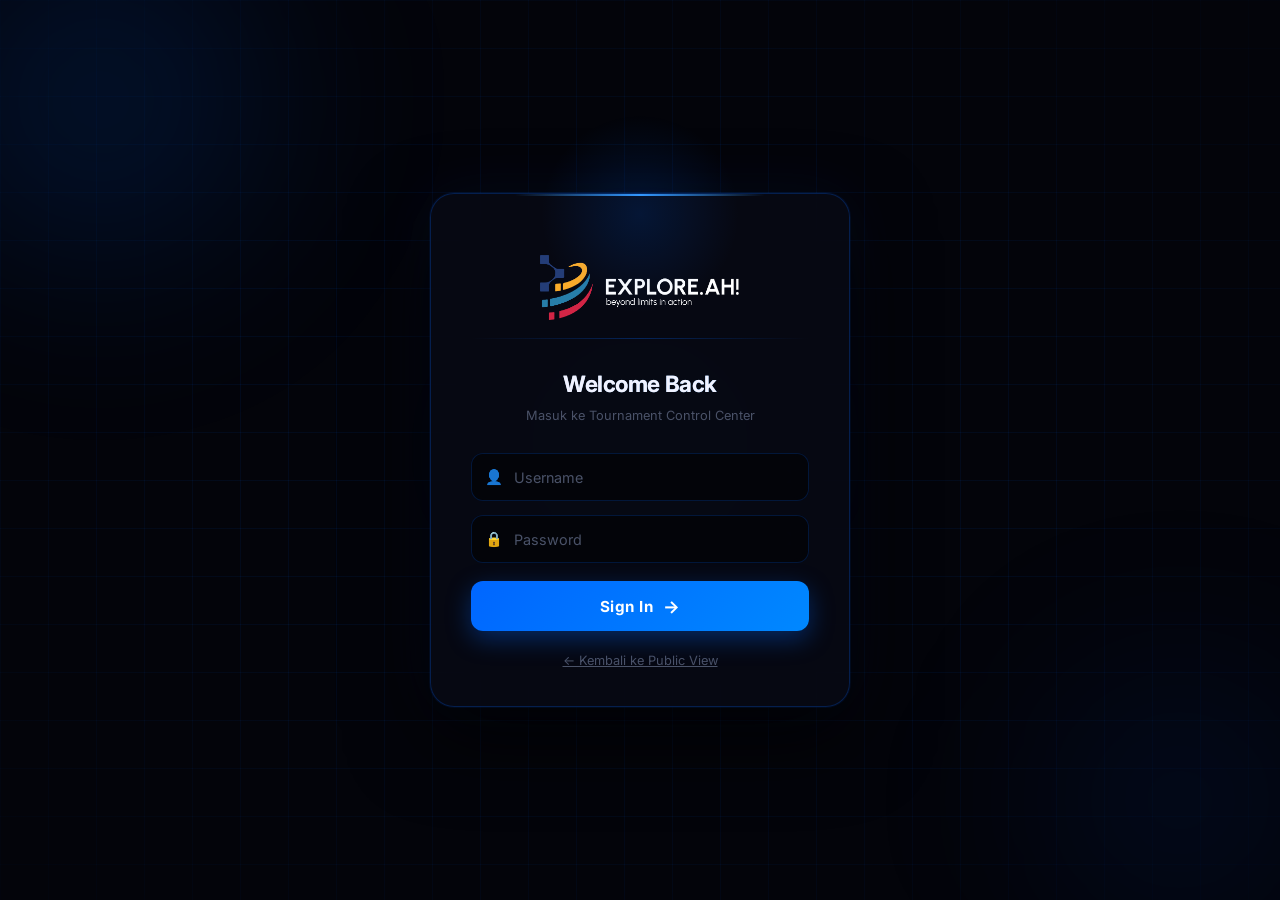
==== admin.html @ adcab6c5 "btn import export" ====
<!doctype html>
<html lang="id">
  <head>
    <meta charset="UTF-8" />
    <meta name="viewport" content="width=device-width, initial-scale=1.0" />
    <title>EXPLORA Admin Dashboard</title>
    <link rel="stylesheet" href="./css/style.css" />
    <link rel="stylesheet" href="./css/admin.css" />
    <!-- SheetJS untuk baca file Excel -->
    <script src="https://cdnjs.cloudflare.com/ajax/libs/xlsx/0.18.5/xlsx.full.min.js"></script>
  </head>
  <body class="admin-body">
    <!-- ===== LOGIN OVERLAY ===== -->
    <div id="loginOverlay" class="login-overlay">
      <div class="login-bg-grid"></div>
      <div class="login-orb login-orb-1"></div>
      <div class="login-orb login-orb-2"></div>
      <div class="login-orb login-orb-3"></div>
      <div class="login-card">
        <div class="login-card-glow"></div>
        <div class="login-logo">
          <img
            src="./assets/img/Logo.png"
            alt="EXPLORA Logo"
            class="login-logo-img"
            id="loginLogoImg"
            onerror="
              this.style.display = 'none';
              document.getElementById('loginLogoFallback').style.display =
                'grid';
            "
          />
          <div class="login-logo-icon" id="loginLogoFallback">⚔</div>
        </div>
        <div class="login-divider"></div>
        <h2 class="login-title">Welcome Back</h2>
        <p class="login-desc">Masuk ke Tournament Control Center</p>
        <form id="loginForm" class="login-form">
          <div class="login-field">
            <span class="login-field-icon">👤</span>
            <input
              type="text"
              id="loginUser"
              placeholder="Username"
              class="input login-input"
              required
            />
          </div>
          <div class="login-field">
            <span class="login-field-icon">🔒</span>
            <input
              type="password"
              id="loginPass"
              placeholder="Password"
              class="input login-input"
              required
            />
          </div>
          <button type="submit" class="btn btn-primary login-btn">
            <span>Sign In</span>
            <span class="login-btn-arrow">→</span>
          </button>
        </form>
        <a href="index.html" class="login-back">← Kembali ke Public View</a>
      </div>
    </div>

    <!-- ===== ADMIN LAYOUT ===== -->
    <div class="admin-shell hidden" id="adminShell">
      <aside class="sidebar" id="sidebar">
        <div class="sidebar-head">
          <img
            src="assets/img/Logo.png"
            alt="Logo"
            class="sidebar-logo-img"
            id="sidebarLogoImg"
            onerror="
              this.style.display = 'none';
              document.getElementById('sidebarLogoFallback').style.display =
                'grid';
            "
          />
        </div>
        <button
          class="sidebar-close-btn"
          id="sidebarCloseBtn"
          aria-label="Tutup sidebar"
        >
          ✕
        </button>
        <nav class="sidebar-nav">
          <a class="side-link active" data-tab="dashboard">📊 Dashboard</a>
          <a class="side-link" data-tab="teams">👥 Kelola Tim</a>
          <a class="side-link" data-tab="schedule">📅 Jadwal Grup</a>
          <a class="side-link" data-tab="results">⚽ Input Hasil</a>
          <a class="side-link" data-tab="standings">📈 Klasemen Grup</a>
          <a class="side-link" data-tab="playoff">🏆 Playoff</a>
          <a class="side-link" data-tab="timeline">🗓️ Timeline</a>
          <a class="side-link" data-tab="settings">⚙️ Pengaturan</a>
        </nav>
        <div class="sidebar-foot">
          <a href="index.html" class="btn btn-ghost block">Public View</a>
          <button id="logoutBtn" class="btn btn-danger block mt-sm">
            Logout
          </button>
        </div>
      </aside>

      <main class="admin-main">
        <header class="admin-top">
          <button class="hamburger admin-hamb" id="adminHamb">
            <span></span><span></span><span></span>
          </button>
          <h1 id="tabTitle">Dashboard</h1>
          <!-- Export tetap di top-actions, Import sudah dipindah ke tab Teams -->
          <div class="top-actions"></div>
        </header>

        <!-- Dashboard -->
        <section class="tab" data-tab="dashboard">
          <div class="row-between" style="margin-bottom:16px;">
            <div></div>
            <div class="export-dropdown">
              <div class="export-btn-group">
                <button class="btn btn-primary" id="exportWordBtn">📄 Export</button>
                <button class="btn btn-primary dropdown-toggle" id="exportDropdownToggle">▼</button>
              </div>
              <div class="dropdown-menu hidden" id="exportDropdownMenu">
                <button id="exportWordOnlyBtn">📄 Export ke Word</button>
                <button id="exportPdfBtn">📑 Export ke PDF</button>
              </div>
            </div>
          </div>
          <div id="adminStats" class="stats-grid"></div>
          <div class="card glass mt-lg">
            <h3>Pertandingan Mendatang / Hasil Turnamen</h3>
            <div id="upcomingMini" class="match-list"></div>
          </div>
        </section>

        <!-- Tim -->
        <section class="tab hidden" data-tab="teams">
          <div class="row-between">
            <h3>Daftar Tim (<span id="teamCount">0</span>)</h3>
            <div style="display:flex;gap:8px;align-items:center;flex-wrap:wrap;">
              <!-- Import hanya ada di sini -->
              <label class="btn btn-ghost" style="cursor:pointer;">
                ⬆ Import
                <input
                  type="file"
                  id="importFile"
                  accept=".xlsx,.xls,application/json"
                  hidden
                />
              </label>
              <button class="btn btn-primary" id="addTeamBtn">
                + Tambah Tim
              </button>
            </div>
          </div>
          <div class="team-search-wrap">
            <i class="ti ti-search" aria-hidden="true"></i>
            <input
              type="text"
              id="teamSearchInput"
              class="input"
              placeholder="Cari nama atau tag tim..."
            />
          </div>
          <div id="adminTeams" class="teams-list"></div>
        </section>

        <!-- Jadwal -->
        <section class="tab hidden" data-tab="schedule">
          <div class="row-between">
            <h3>Jadwal Pertandingan Grup</h3>
            <div class="filter-group">
              <label>Filter Grup:</label>
              <select id="scheduleFilter" class="input sm">
                <option value="all">Semua Grup</option>
                <option value="A">Grup A</option>
                <option value="B">Grup B</option>
                <option value="C">Grup C</option>
                <option value="D">Grup D</option>
                <option value="E">Grup E</option>
                <option value="F">Grup F</option>
                <option value="G">Grup G</option>
                <option value="H">Grup H</option>
              </select>
              <button class="btn btn-primary" id="genScheduleBtn">
                ⟳ Generate Ulang
              </button>
            </div>
          </div>
          <div id="adminSchedule" class="match-list mt-md"></div>
        </section>

        <!-- Hasil -->
        <section class="tab hidden" data-tab="results">
          <div class="row-between">
            <h3>Input Hasil Pertandingan Grup (BO1)</h3>
            <div class="filter-group">
              <label>Filter Grup:</label>
              <select id="resultsFilter" class="input sm">
                <option value="all">Semua Grup</option>
                <option value="A">Grup A</option>
                <option value="B">Grup B</option>
                <option value="C">Grup C</option>
                <option value="D">Grup D</option>
                <option value="E">Grup E</option>
                <option value="F">Grup F</option>
                <option value="G">Grup G</option>
                <option value="H">Grup H</option>
              </select>
            </div>
          </div>
          <div id="adminResults" class="match-list mt-md"></div>
        </section>

        <!-- Klasemen Grup -->
        <section class="tab hidden" data-tab="standings">
          <div class="row-between">
            <h3>Klasemen Grup</h3>
            <div class="filter-group">
              <label>Filter Grup:</label>
              <select id="standingsFilter" class="input sm">
                <option value="all">Semua Grup</option>
                <option value="A">Grup A</option>
                <option value="B">Grup B</option>
                <option value="C">Grup C</option>
                <option value="D">Grup D</option>
                <option value="E">Grup E</option>
                <option value="F">Grup F</option>
                <option value="G">Grup G</option>
                <option value="H">Grup H</option>
              </select>
              <p class="muted" style="font-size: 0.8rem; margin: 0">
                Win = +1 · Draw = 0 · Loss = -1
              </p>
            </div>
          </div>
          <div id="adminStandings" class="standings-grid mt-md"></div>
        </section>

        <!-- Playoff -->
        <section class="tab hidden" data-tab="playoff">
          <div class="row-between">
            <h3>Playoff Bracket (BO3)</h3>
            <div
              style="
                display: flex;
                gap: 10px;
                flex-wrap: wrap;
                align-items: center;
              "
            >
              <span id="swapModeInfo" class="swap-mode-info hidden">
                🔄 Mode Edit Aktif — Klik match untuk swap/edit tim
              </span>
              <button
                class="btn btn-ghost"
                id="toggleSwapModeBtn"
                title="Aktifkan mode edit matchup"
              >
                ✏️ Edit Matchup
              </button>
              <button class="btn btn-primary" id="genBracketBtn">
                ⟳ Generate Bracket
              </button>
            </div>
          </div>

          <div id="swapGuide" class="swap-guide hidden">
            <div class="swap-guide-inner">
              <span>💡 <strong>Cara Edit Matchup:</strong></span>
              <span
                >① Klik match → ② Pilih aksi (Swap Tim / Ganti Tim) → ③
                Simpan</span
              >
              <button class="btn btn-ghost sm" id="exitSwapModeBtn">
                ✕ Keluar Mode Edit
              </button>
            </div>
          </div>

          <div class="bracket-scroll mt-md">
            <div id="adminBracket" class="bracket bracket-centered"></div>
          </div>
        </section>

        <!-- Timeline -->
        <section class="tab hidden" data-tab="timeline">
          <div class="row-between">
            <h3>Timeline Turnamen</h3>
            <button class="btn btn-primary" id="saveTimelineBtn">
              💾 Simpan Timeline
            </button>
          </div>
          <div class="timeline-editor" id="timelineEditor"></div>
        </section>

        <!-- Settings -->
        <section class="tab hidden" data-tab="settings">
          <div class="settings-section">
            <div class="settings-section-header">
              <span class="settings-section-icon">🏆</span>
              <div>
                <div class="settings-section-title">Konfigurasi Turnamen</div>
                <div class="settings-section-desc">
                  Atur identitas dan format turnamen
                </div>
              </div>
            </div>
            <div class="settings-body">
              <div class="settings-row">
                <label class="settings-label">Nama Turnamen</label>
                <div class="settings-control">
                  <input
                    id="settingTournamentName"
                    class="input"
                    placeholder="Contoh: MLWC Season 3"
                  />
                  <span class="settings-hint"
                    >Tampil di header, export Word/PDF, dan halaman publik</span
                  >
                </div>
              </div>
              <div class="settings-row">
                <label class="settings-label">Logo Turnamen</label>
                <div class="settings-control">
                  <div class="logo-upload-area" id="logoUploadArea">
                    <img
                      id="logoPreview"
                      src=""
                      alt=""
                      class="logo-preview hidden"
                    />
                    <div id="logoPlaceholder" class="logo-placeholder">
                      <span>🖼</span>
                      <span>Klik untuk upload logo</span>
                      <span class="settings-hint">PNG/JPG/SVG, maks 2MB</span>
                    </div>
                    <input
                      type="file"
                      id="logoUploadInput"
                      accept="image/*"
                      hidden
                    />
                  </div>
                  <button
                    class="btn btn-ghost sm"
                    id="logoRemoveBtn"
                    style="margin-top: 8px; display: none"
                    onclick="removeLogo()"
                  >
                    🗑 Hapus Logo
                  </button>
                </div>
              </div>
              <div class="settings-row">
                <label class="settings-label">Maks Tim per Grup</label>
                <div class="settings-control">
                  <div class="settings-stepper">
                    <button class="stepper-btn" onclick="changeMaxTeams(-1)">
                      −
                    </button>
                    <span id="maxTeamsDisplay" class="stepper-val">4</span>
                    <button class="stepper-btn" onclick="changeMaxTeams(1)">
                      +
                    </button>
                  </div>
                  <span class="settings-hint"
                    >Default: 4. Berlaku saat tambah/import tim
                    berikutnya.</span
                  >
                </div>
              </div>
              <div class="settings-actions">
                <button class="btn btn-primary" id="saveSettingsBtn">
                  💾 Simpan Pengaturan
                </button>
              </div>
            </div>
          </div>

          <div class="settings-section">
            <div class="settings-section-header">
              <span class="settings-section-icon">🔐</span>
              <div>
                <div class="settings-section-title">Manajemen Admin</div>
                <div class="settings-section-desc">
                  Kelola akses dan keamanan akun admin
                </div>
              </div>
            </div>
            <div class="settings-body">
              <div class="settings-row">
                <label class="settings-label">Kredensial Login</label>
                <div class="settings-control">
                  <div class="credentials-display">
                    <span class="cred-item"
                      >👤 <span id="currentUserDisplay">admin</span></span
                    >
                    <span class="cred-item">🔒 ••••••••</span>
                  </div>
                  <button
                    class="btn btn-ghost sm"
                    id="changePassBtn"
                    style="margin-top: 10px"
                  >
                    ✏️ Ganti Username & Password
                  </button>
                </div>
              </div>
            </div>
          </div>

          <div class="settings-section">
            <div class="settings-section-header">
              <span class="settings-section-icon">🗂</span>
              <div>
                <div class="settings-section-title">Backup & Data</div>
                <div class="settings-section-desc">
                  Reset selektif per bagian tanpa hapus semua
                </div>
              </div>
            </div>
            <div class="settings-body">
              <div class="settings-row">
                <label class="settings-label">Reset Selektif</label>
                <div class="settings-control">
                  <p
                    class="muted"
                    style="font-size: 0.8rem; margin-bottom: 10px"
                  >
                    Pilih bagian mana yang ingin direset tanpa menghapus data
                    lainnya.
                  </p>
                  <button class="btn btn-ghost" id="selectiveResetBtn">
                    🎯 Pilih & Reset...
                  </button>
                </div>
              </div>
            </div>
          </div>

          <div class="settings-section settings-danger-zone">
            <div class="settings-section-header">
              <span class="settings-section-icon">⚠️</span>
              <div>
                <div class="settings-section-title">Danger Zone</div>
                <div class="settings-section-desc">
                  Aksi permanen yang tidak bisa dibatalkan
                </div>
              </div>
            </div>
            <div class="settings-body">
              <div class="settings-row">
                <label class="settings-label">Reset Total</label>
                <div class="settings-control">
                  <p
                    class="muted"
                    style="font-size: 0.8rem; margin-bottom: 10px"
                  >
                    Hapus semua tim, jadwal, hasil, dan bracket sekaligus.
                  </p>
                  <button class="btn btn-danger" id="resetBtn">
                    ⚠ Reset Semua Data
                  </button>
                </div>
              </div>
              <div class="settings-row">
                <label class="settings-label">Simulasi Cepat</label>
                <div class="settings-control">
                  <p
                    class="muted"
                    style="font-size: 0.8rem; margin-bottom: 10px"
                  >
                    Otomatis isi semua hasil grup & playoff secara acak.
                  </p>
                  <button class="btn btn-primary" id="simulateBtn">
                    🎲 Simulasikan Turnamen
                  </button>
                </div>
              </div>
            </div>
          </div>
        </section>
      </main>
    </div>

    <!-- ===== MODAL ===== -->
    <div class="modal-overlay hidden" id="modalOverlay">
      <div class="modal glass">
        <div class="modal-head">
          <h3 id="modalTitle">Modal</h3>
          <button class="modal-close" id="modalClose">✕</button>
        </div>
        <div class="modal-body" id="modalBody"></div>
      </div>
    </div>

    <div id="toastContainer" class="toast-container"></div>

    <script src="https://www.gstatic.com/firebasejs/10.12.2/firebase-app-compat.js"></script>
    <script src="https://www.gstatic.com/firebasejs/10.12.2/firebase-firestore-compat.js"></script>
    <script src="./js/firebase.js"></script>
    <script src="./js/script.js"></script>
    <script src="./js/admin.js"></script>
  </body>
</html>
---- css/style.css ----
/* ===========================================================
   MLWC - PREMIUM TOURNAMENT UI
   Black & Blue Gradient Theme with 3D Background
   Modern Typography with Glow Effects
   =========================================================== */

@import url("https://fonts.googleapis.com/css2?family=Inter:opsz,wght@14..32,300;14..32,400;14..32,500;14..32,600;14..32,700;14..32,800&family=Space+Grotesk:wght@400;500;600;700&display=swap");

:root {
  /* Black & Blue Color Palette */
  --bg-black-1: #050608;
  --bg-black-2: #0a0c12;
  --bg-black-3: #0f1118;
  --bg-black-4: #151a24;
  --bg-card: rgba(15, 17, 24, 0.85);
  --bg-card-solid: #0f1118;

  /* Blue Accents */
  --blue-primary: #0066ff;
  --blue-vibrant: #0088ff;
  --blue-electric: #00a3ff;
  --blue-neon: #00d4ff;
  --blue-deep: #001a4d;
  --blue-glow: rgba(0, 102, 255, 0.3);
  --blue-glow-strong: rgba(0, 102, 255, 0.5);
  --blue-glow-electric: rgba(0, 212, 255, 0.4);

  /* Text Colors */
  --text-primary: #ffffff;
  --text-secondary: #b8c5e6;
  --text-tertiary: #7a85b0;
  --text-muted: #4a5578;

  /* Borders */
  --border: rgba(0, 102, 255, 0.2);
  --border-light: rgba(0, 102, 255, 0.1);
  --border-glow: rgba(0, 102, 255, 0.4);

  /* Status Colors */
  --success: #00ff88;
  --danger: #ff3366;
  --warning: #ffcc00;
  --info: #00a3ff;

  /* Shadows & Glows */
  --shadow-sm: 0 2px 8px rgba(0, 0, 0, 0.4);
  --shadow-md: 0 4px 16px rgba(0, 0, 0, 0.5);
  --shadow-lg: 0 8px 32px rgba(0, 0, 0, 0.6);
  --shadow-xl: 0 16px 48px rgba(0, 0, 0, 0.7);
  --shadow-premium: 0 25px 50px -12px rgba(0, 0, 0, 0.8);
  --shadow-blue: 0 0 30px rgba(0, 102, 255, 0.3);
  --shadow-blue-strong: 0 0 50px rgba(0, 102, 255, 0.5);
  --shadow-neon: 0 0 20px rgba(0, 212, 255, 0.4);

  /* Gradients - Black & Blue */
  --gradient-dark: linear-gradient(
    135deg,
    #050608 0%,
    #0a0c12 50%,
    #0f1118 100%
  );
  --gradient-blue: linear-gradient(
    135deg,
    #0066ff 0%,
    #00a3ff 50%,
    #00d4ff 100%
  );
  --gradient-blue-dark: linear-gradient(135deg, #003399 0%, #0066ff 100%);
  --gradient-blue-glow: linear-gradient(135deg, #0066ff20 0%, #00d4ff10 100%);
  --gradient-card: linear-gradient(
    135deg,
    rgba(15, 17, 24, 0.95) 0%,
    rgba(21, 26, 36, 0.85) 100%
  );
  --gradient-border: linear-gradient(135deg, #0066ff 0%, #00d4ff 100%);

  /* Radius */
  --radius-sm: 8px;
  --radius-md: 12px;
  --radius-lg: 16px;
  --radius-xl: 24px;
  --radius-2xl: 32px;

  /* Transitions */
  --transition: all 0.3s cubic-bezier(0.4, 0, 0.2, 1);
  --transition-slow: all 0.5s cubic-bezier(0.4, 0, 0.2, 1);

  /* Font Families */
  --font-primary:
    "Space Grotesk", "Inter", system-ui, -apple-system, sans-serif;
  --font-secondary: "Inter", system-ui, -apple-system, sans-serif;
}

* {
  margin: 0;
  padding: 0;
  box-sizing: border-box;
}

html {
  scroll-behavior: smooth;
}

body {
  font-family: var(--font-secondary);
  background: var(--bg-black-1);
  color: var(--text-primary);
  line-height: 1.5;
  -webkit-font-smoothing: antialiased;
  -moz-osx-font-smoothing: grayscale;
  position: relative;
  overflow-x: hidden;
}

/* ===== 3D BACKGROUND EFFECT ===== */
body::before {
  content: "";
  position: fixed;
  top: 0;
  left: 0;
  right: 0;
  bottom: 0;
  z-index: -2;
  background:
    radial-gradient(
      circle at 20% 40%,
      rgba(0, 102, 255, 0.08) 0%,
      transparent 40%
    ),
    radial-gradient(
      circle at 80% 60%,
      rgba(0, 163, 255, 0.06) 0%,
      transparent 40%
    ),
    radial-gradient(
      circle at 40% 80%,
      rgba(0, 212, 255, 0.04) 0%,
      transparent 50%
    ),
    repeating-linear-gradient(
      45deg,
      rgba(0, 102, 255, 0.02) 0px,
      rgba(0, 102, 255, 0.02) 2px,
      transparent 2px,
      transparent 8px
    );
  animation: backgroundShift 20s ease-in-out infinite;
}

body::after {
  content: "";
  position: fixed;
  top: 0;
  left: 0;
  right: 0;
  bottom: 0;
  z-index: -1;
  background:
    radial-gradient(
      ellipse at 50% 50%,
      rgba(0, 102, 255, 0.05) 0%,
      transparent 60%
    ),
    repeating-linear-gradient(
      0deg,
      rgba(0, 102, 255, 0.03) 0px,
      rgba(0, 102, 255, 0.03) 1px,
      transparent 1px,
      transparent 4px
    );
  backdrop-filter: blur(0px);
}

@keyframes backgroundShift {
  0%,
  100% {
    transform: scale(1) translate(0, 0);
    opacity: 0.8;
  }
  50% {
    transform: scale(1.05) translate(1%, 1%);
    opacity: 1;
  }
}

/* ===== 3D Floating Elements ===== */
.floating-3d {
  position: fixed;
  pointer-events: none;
  z-index: -1;
}

.floating-3d::before {
  content: "◈";
  position: absolute;
  font-size: 60px;
  color: rgba(0, 102, 255, 0.08);
  animation: float3d 15s ease-in-out infinite;
}

@keyframes float3d {
  0%,
  100% {
    transform: translate3d(0, 0, 0) rotate(0deg);
  }
  25% {
    transform: translate3d(20px, -20px, 50px) rotate(5deg);
  }
  50% {
    transform: translate3d(-10px, 30px, 100px) rotate(-3deg);
  }
  75% {
    transform: translate3d(15px, 10px, 75px) rotate(3deg);
  }
}

/* ===== TYPOGRAPHY PREMIUM ===== */
h1,
h2,
h3,
h4,
h5,
h6 {
  font-family: var(--font-primary);
  font-weight: 600;
  letter-spacing: -0.02em;
  background: linear-gradient(135deg, #ffffff 0%, var(--blue-electric) 100%);
  -webkit-background-clip: text;
  background-clip: text;
  color: transparent;
}

h1 {
  font-size: 3rem;
  font-weight: 700;
  letter-spacing: -0.03em;
}

h2 {
  font-size: 2.25rem;
  font-weight: 600;
  letter-spacing: -0.02em;
}

h3 {
  font-size: 1.75rem;
  font-weight: 600;
}

h4 {
  font-size: 1.25rem;
  font-weight: 600;
}

.gradient-text {
  background: var(--gradient-blue);
  -webkit-background-clip: text;
  background-clip: text;
  color: transparent;
  position: relative;
  display: inline-block;
}

.gradient-text::after {
  content: "";
  position: absolute;
  bottom: -4px;
  left: 0;
  right: 0;
  height: 2px;
  background: var(--gradient-blue);
  transform: scaleX(0);
  transition: transform 0.3s ease;
}

.gradient-text:hover::after {
  transform: scaleX(1);
}

/* ===== NAVBAR PREMIUM ===== */
.navbar {
  position: sticky;
  top: 0;
  z-index: 100;
  background: rgba(5, 6, 8, 0.95);
  backdrop-filter: blur(20px);
  border-bottom: 1px solid var(--border);
  box-shadow: var(--shadow-md);
}

.nav-inner {
  max-width: 1400px;
  margin: 0 auto;
  padding: 0 32px;
  display: flex;
  align-items: center;
  justify-content: space-between;
  gap: 32px;
  height: 80px;
}

.nav-links {
  display: flex;
  gap: 8px;
  align-items: center;
}

.nav-link {
  padding: 10px 20px;
  border-radius: var(--radius-sm);
  font-size: 0.9rem;
  font-weight: 500;
  font-family: var(--font-primary);
  color: var(--text-secondary);
  transition: var(--transition);
  position: relative;
}

.nav-link::before {
  content: "";
  position: absolute;
  bottom: 0;
  left: 50%;
  transform: translateX(-50%);
  width: 0;
  height: 2px;
  background: var(--gradient-blue);
  transition: width 0.3s ease;
}

.nav-link:hover::before {
  width: 60%;
}

.nav-link:hover {
  color: var(--text-primary);
}

.nav-link.active {
  color: var(--blue-electric);
}

.nav-link.active::before {
  width: 60%;
}

.nav-link.admin-btn {
  background: var(--gradient-blue);
  color: white;
  margin-left: 8px;
  box-shadow: var(--shadow-blue);
  border: none;
}

.nav-link.admin-btn::before {
  display: none;
}

.nav-link.admin-btn:hover {
  transform: translateY(-2px);
  box-shadow: var(--shadow-blue-strong);
}

.hamburger {
  display: none;
  flex-direction: column;
  gap: 6px;
  width: 44px;
  height: 44px;
  padding: 12px;
  border-radius: var(--radius-sm);
  background: rgba(0, 102, 255, 0.1);
  border: 1px solid var(--border);
}

.hamburger span {
  display: block;
  height: 2px;
  background: var(--blue-electric);
  border-radius: 2px;
  transition: var(--transition);
}

.hamburger.open span:nth-child(1) {
  transform: translateY(8px) rotate(45deg);
}

.hamburger.open span:nth-child(2) {
  opacity: 0;
}

.hamburger.open span:nth-child(3) {
  transform: translateY(-8px) rotate(-45deg);
}

@media (max-width: 900px) {
  .hamburger {
    display: flex;
  }

  .nav-links {
    position: absolute;
    top: 80px;
    right: 0;
    left: 0;
    flex-direction: column;
    align-items: stretch;
    gap: 0;
    padding: 20px;
    background: rgba(5, 6, 8, 0.98);
    backdrop-filter: blur(20px);
    border-bottom: 1px solid var(--border);
    transform: translateY(-10px);
    opacity: 0;
    pointer-events: none;
    transition: var(--transition);
  }

  .nav-links.open {
    transform: translateY(0);
    opacity: 1;
    pointer-events: auto;
  }

  .nav-link {
    padding: 14px 20px;
  }

  .nav-link.admin-btn {
    margin: 8px 0 0;
    text-align: center;
  }
}

/* ===== SECTIONS ===== */
.section {
  max-width: 1400px;
  margin: 0 auto;
  padding: 80px 32px;
  position: relative;
}

.section-head {
  text-align: center;
  margin-bottom: 60px;
}

.section-head h2 {
  font-size: 2.5rem;
  margin-bottom: 16px;
  position: relative;
  display: inline-block;
}

.section-head h2::before {
  content: "✦";
  position: absolute;
  left: -40px;
  top: 50%;
  transform: translateY(-50%);
  font-size: 1.5rem;
  color: var(--blue-electric);
  opacity: 0.7;
}

.section-head h2::after {
  content: "✦";
  position: absolute;
  right: -40px;
  top: 50%;
  transform: translateY(-50%);
  font-size: 1.5rem;
  color: var(--blue-electric);
  opacity: 0.7;
}

.section-head p {
  color: var(--text-secondary);
  font-size: 1.125rem;
  font-family: var(--font-secondary);
}

/* ===== HERO SECTION 3D ===== */
.hero {
  position: relative;
  min-height: 90vh;
  display: grid;
  place-items: center;
  text-align: center;
  padding: 100px 32px;
  overflow: hidden;
}

.hero-bg {
  position: absolute;
  inset: 0;
  z-index: 0;
  pointer-events: none;
  background:
    radial-gradient(
      ellipse at 30% 40%,
      rgba(0, 102, 255, 0.15) 0%,
      transparent 50%
    ),
    radial-gradient(
      ellipse at 70% 60%,
      rgba(0, 163, 255, 0.1) 0%,
      transparent 50%
    ),
    url('data:image/svg+xml,<svg xmlns="http://www.w3.org/2000/svg" viewBox="0 0 100 100" opacity="0.05"><path fill="none" stroke="%230066ff" stroke-width="0.5" d="M10,10 L90,10 M10,30 L90,30 M10,50 L90,50 M10,70 L90,70 M10,90 L90,90 M10,10 L10,90 M30,10 L30,90 M50,10 L50,90 M70,10 L70,90 M90,10 L90,90"/></svg>');
  background-size: 60px 60px;
  animation: gridMove 20s linear infinite;
}

@keyframes gridMove {
  0% {
    transform: translate(0, 0);
  }
  100% {
    transform: translate(60px, 60px);
  }
}

.hero-content {
  position: relative;
  z-index: 1;
  max-width: 900px;
}

.hero-badge {
  display: inline-block;
  padding: 8px 20px;
  border-radius: 999px;
  font-size: 0.8rem;
  font-weight: 600;
  font-family: var(--font-primary);
  letter-spacing: 1px;
  background: rgba(0, 102, 255, 0.15);
  border: 1px solid var(--border);
  color: var(--blue-electric);
  margin-bottom: 28px;
  backdrop-filter: blur(10px);
  animation: pulseGlow 2s ease-in-out infinite;
}

@keyframes pulseGlow {
  0%,
  100% {
    box-shadow: 0 0 0 0 rgba(0, 102, 255, 0.4);
  }
  50% {
    box-shadow: 0 0 0 15px rgba(0, 102, 255, 0);
  }
}

.hero-title {
  font-size: clamp(2.5rem, 8vw, 5rem);
  font-weight: 800;
  line-height: 1.1;
  letter-spacing: -0.04em;
  margin-bottom: 24px;
}

.hero-title .grad-text {
  background: var(--gradient-blue);
  -webkit-background-clip: text;
  background-clip: text;
  color: transparent;
  position: relative;
  display: inline-block;
  text-shadow: 0 0 30px rgba(0, 102, 255, 0.5);
}

.hero-cta {
  display: flex;
  gap: 20px;
  justify-content: center;
  flex-wrap: wrap;
  margin-bottom: 60px;
}

/* ===== BUTTONS PREMIUM ===== */
.btn {
  display: inline-flex;
  align-items: center;
  justify-content: center;
  gap: 10px;
  padding: 12px 28px;
  border-radius: var(--radius-sm);
  font-weight: 600;
  font-size: 0.9rem;
  font-family: var(--font-primary);
  transition: var(--transition);
  cursor: pointer;
  white-space: nowrap;
  letter-spacing: 0.5px;
  position: relative;
  overflow: hidden;
}

.btn::before {
  content: "";
  position: absolute;
  top: 0;
  left: -100%;
  width: 100%;
  height: 100%;
  background: linear-gradient(
    90deg,
    transparent,
    rgba(255, 255, 255, 0.2),
    transparent
  );
  transition: left 0.5s ease;
}

.btn:hover::before {
  left: 100%;
}

.btn-primary {
  background: var(--gradient-blue);
  color: white;
  box-shadow: var(--shadow-blue);
  border: none;
}

.btn-primary:hover {
  transform: translateY(-2px);
  box-shadow: var(--shadow-blue-strong);
}

.btn-ghost {
  background: transparent;
  color: var(--text-secondary);
  border: 1px solid var(--border);
}

.btn-ghost:hover {
  background: rgba(0, 102, 255, 0.1);
  border-color: var(--blue-primary);
  color: var(--blue-electric);
}

.btn-danger {
  background: linear-gradient(135deg, #ff3366, #ff0066);
  color: white;
}

.btn-danger:hover {
  transform: translateY(-2px);
  box-shadow: 0 0 20px rgba(255, 51, 102, 0.4);
}

.btn.block {
  width: 100%;
}

.btn.sm {
  padding: 8px 18px;
  font-size: 0.8rem;
}

/* ===== COUNTDOWN PREMIUM ===== */
.countdown {
  display: flex;
  justify-content: center;
  gap: 20px;
  flex-wrap: wrap;
}

.cd-item {
  background: var(--bg-card);
  backdrop-filter: blur(20px);
  border: 1px solid var(--border);
  border-radius: var(--radius-lg);
  padding: 20px 24px;
  min-width: 100px;
  text-align: center;
  transition: var(--transition);
  position: relative;
  overflow: hidden;
}

.cd-item::before {
  content: "";
  position: absolute;
  top: 0;
  left: 0;
  right: 0;
  height: 2px;
  background: var(--gradient-blue);
  transform: scaleX(0);
  transition: transform 0.3s ease;
}

.cd-item:hover::before {
  transform: scaleX(1);
}

.cd-item:hover {
  transform: translateY(-5px);
  border-color: var(--border-glow);
  box-shadow: var(--shadow-blue);
}

.cd-item span {
  display: block;
  font-size: 2.5rem;
  font-weight: 800;
  font-family: var(--font-primary);
  background: var(--gradient-blue);
  -webkit-background-clip: text;
  background-clip: text;
  color: transparent;
}

.cd-item small {
  font-size: 0.75rem;
  color: var(--text-tertiary);
  text-transform: uppercase;
  letter-spacing: 1.5px;
  font-weight: 500;
}

.cd-label {
  margin-top: 20px;
  font-size: 0.8rem;
  color: var(--text-tertiary);
  letter-spacing: 2px;
  text-transform: uppercase;
  font-weight: 500;
}

/* ===== INPUTS PREMIUM ===== */
.input,
select.input {
  width: 100%;
  background: var(--bg-card);
  backdrop-filter: blur(10px);
  border: 1px solid var(--border);
  border-radius: var(--radius-sm);
  padding: 12px 16px;
  color: var(--text-primary);
  font-family: inherit;
  font-size: 0.9rem;
  transition: var(--transition);
}

.input:focus {
  outline: none;
  border-color: var(--blue-primary);
  box-shadow: 0 0 0 3px var(--blue-glow);
}

.input::placeholder {
  color: var(--text-tertiary);
}

.filter-bar {
  display: grid;
  grid-template-columns: 2fr 1fr 1fr;
  gap: 16px;
  margin-bottom: 32px;
}

@media (max-width: 700px) {
  .filter-bar {
    grid-template-columns: 1fr;
  }
}

/* ===== CARDS 3D PREMIUM ===== */
.card {
  background: var(--bg-card);
  backdrop-filter: blur(20px);
  border: 1px solid var(--border);
  border-radius: var(--radius-lg);
  padding: 28px;
  transition: var(--transition);
  position: relative;
  overflow: hidden;
}

.card::before {
  content: "";
  position: absolute;
  top: 0;
  left: 0;
  right: 0;
  height: 1px;
  background: var(--gradient-blue);
  opacity: 0;
  transition: opacity 0.3s ease;
}

.card:hover::before {
  opacity: 1;
}

.card:hover {
  transform: translateY(-4px);
  border-color: var(--border-glow);
  box-shadow: var(--shadow-blue);
}

.card.glass {
  background: var(--bg-card);
  backdrop-filter: blur(20px);
}

/* ===== MATCH CARDS PREMIUM ===== */
.match-grid {
  display: grid;
  gap: 24px;
  grid-template-columns: repeat(auto-fill, minmax(360px, 1fr));
}

.match-grid.sm {
  grid-template-columns: repeat(auto-fill, minmax(320px, 1fr));
}

.match-card {
  background: var(--bg-card);
  backdrop-filter: blur(20px);
  border: 1px solid var(--border);
  border-radius: var(--radius-md);
  padding: 24px;
  transition: var(--transition);
  position: relative;
  overflow: hidden;
}

.match-card::before {
  content: "";
  position: absolute;
  top: 0;
  left: 0;
  right: 0;
  height: 3px;
  background: var(--gradient-blue);
  transform: scaleX(0);
  transition: transform 0.3s ease;
}

.match-card:hover::before {
  transform: scaleX(1);
}

.match-card:hover {
  transform: translateY(-4px);
  border-color: var(--border-glow);
  box-shadow: var(--shadow-blue);
}

.match-card.today {
  border-left: 3px solid var(--blue-electric);
  background: linear-gradient(
    135deg,
    rgba(0, 102, 255, 0.1),
    rgba(0, 163, 255, 0.05)
  );
}

.match-meta {
  display: flex;
  justify-content: space-between;
  align-items: center;
  font-size: 0.7rem;
  color: var(--text-tertiary);
  text-transform: uppercase;
  letter-spacing: 1px;
  margin-bottom: 20px;
}

.match-tag {
  padding: 4px 12px;
  border-radius: 4px;
  background: rgba(0, 102, 255, 0.15);
  color: var(--blue-electric);
  font-weight: 600;
  font-size: 0.7rem;
}

.match-tag.done {
  background: rgba(0, 255, 136, 0.15);
  color: var(--success);
}

.match-tag.gold {
  background: rgba(0, 102, 255, 0.2);
  color: var(--blue-neon);
}

.match-row {
  display: grid;
  grid-template-columns: 1fr auto 1fr;
  align-items: center;
  gap: 16px;
}

.match-team {
  display: flex;
  align-items: center;
  gap: 12px;
  font-weight: 600;
  font-family: var(--font-primary);
}

.match-team.right {
  justify-content: flex-end;
  text-align: right;
}

.match-team.win {
  color: var(--blue-electric);
}

.match-team.lose {
  color: var(--text-tertiary);
}

.team-logo {
  width: 48px;
  height: 48px;
  border-radius: var(--radius-md);
  display: grid;
  place-items: center;
  background: var(--gradient-blue);
  font-weight: 700;
  font-size: 1rem;
  color: white;
  flex-shrink: 0;
  box-shadow: var(--shadow-blue);
  position: relative;
  overflow: hidden;
}

.team-logo::before {
  content: "";
  position: absolute;
  inset: 0;
  background: linear-gradient(
    135deg,
    rgba(255, 255, 255, 0.3) 0%,
    rgba(255, 255, 255, 0) 100%
  );
  transform: translateX(-100%);
  transition: transform 0.5s ease;
}

.team-card:hover .team-logo::before {
  transform: translateX(100%);
}

.team-logo.sm {
  width: 32px;
  height: 32px;
  font-size: 0.8rem;
}

.match-score {
  font-weight: 800;
  font-size: 1.5rem;
  padding: 8px 18px;
  border-radius: var(--radius-sm);
  background: rgba(0, 0, 0, 0.5);
  color: var(--text-primary);
  min-width: 80px;
  text-align: center;
  font-family: var(--font-primary);
}

.match-score.vs {
  color: var(--text-tertiary);
  font-size: 1rem;
  background: transparent;
  font-weight: 600;
}

/* ===== STANDINGS PREMIUM ===== */
.standings-grid {
  display: grid;
  gap: 24px;
  grid-template-columns: repeat(auto-fill, minmax(400px, 1fr));
}

.group-card {
  background: var(--bg-card);
  backdrop-filter: blur(20px);
  border: 1px solid var(--border);
  border-radius: var(--radius-md);
  padding: 24px;
  transition: var(--transition);
}

.group-card:hover {
  transform: translateY(-4px);
  border-color: var(--border-glow);
  box-shadow: var(--shadow-blue);
}

.group-title {
  font-size: 1.25rem;
  font-weight: 700;
  font-family: var(--font-primary);
  letter-spacing: 0.5px;
  margin-bottom: 20px;
  padding-bottom: 12px;
  border-bottom: 2px solid var(--gradient-blue);
  color: var(--text-primary);
}

.standings-table {
  width: 100%;
  border-collapse: collapse;
  font-size: 0.875rem;
}

.standings-table th,
.standings-table td {
  padding: 12px 8px;
  text-align: center;
  border-bottom: 1px solid var(--border-light);
}

.standings-table th {
  font-size: 0.7rem;
  color: var(--text-tertiary);
  font-weight: 600;
  text-transform: uppercase;
  letter-spacing: 1px;
}

.standings-table td.team {
  text-align: left;
  font-weight: 600;
  display: flex;
  align-items: center;
  gap: 12px;
}

.standings-table tr.qualified td {
  background: linear-gradient(90deg, rgba(0, 102, 255, 0.1), transparent);
  font-weight: 600;
  color: var(--blue-electric);
}

/* ===== BRACKET PREMIUM 3D ===== */
.bracket-scroll {
  overflow-x: auto;
  padding-bottom: 20px;
}

.bracket {
  display: flex;
  gap: 40px;
  padding: 20px 4px;
  min-width: max-content;
}

.round-col {
  display: flex;
  flex-direction: column;
  justify-content: space-around;
  gap: 24px;
  min-width: 300px;
}

.round-title {
  text-align: center;
  font-size: 0.8rem;
  font-weight: 700;
  font-family: var(--font-primary);
  letter-spacing: 2px;
  text-transform: uppercase;
  color: var(--blue-electric);
  padding-bottom: 16px;
  border-bottom: 1px solid var(--border);
  margin-bottom: 16px;
}

.bracket-match {
  background: var(--bg-card);
  backdrop-filter: blur(20px);
  border: 1px solid var(--border);
  border-radius: var(--radius-sm);
  padding: 16px;
  transition: var(--transition);
  position: relative;
  transform-style: preserve-3d;
  perspective: 1000px;
}

.bracket-match:hover {
  transform: translateY(-2px) translateZ(10px);
  border-color: var(--border-glow);
  box-shadow: var(--shadow-blue);
}

.bracket-match.final {
  border: 2px solid var(--blue-electric);
  background: linear-gradient(
    135deg,
    rgba(0, 102, 255, 0.15),
    rgba(0, 163, 255, 0.05)
  );
  box-shadow: var(--shadow-blue-strong);
}

.bm-row {
  display: flex;
  justify-content: space-between;
  align-items: center;
  padding: 10px 8px;
  font-size: 0.875rem;
  border-radius: var(--radius-sm);
}

.bm-row + .bm-row {
  border-top: 1px solid var(--border-light);
}

.bm-row.win {
  color: var(--blue-electric);
  font-weight: 700;
}

.bm-row.lose {
  color: var(--text-tertiary);
}

.bm-team {
  display: flex;
  align-items: center;
  gap: 12px;
  min-width: 0;
  font-weight: 500;
}

.bm-team span {
  white-space: nowrap;
  overflow: hidden;
  text-overflow: ellipsis;
}

.bm-score {
  font-weight: 800;
  min-width: 32px;
  text-align: center;
  font-family: var(--font-primary);
}

.bm-tag {
  position: absolute;
  top: -12px;
  left: 16px;
  font-size: 0.6rem;
  font-weight: 700;
  background: var(--bg-black-3);
  border: 1px solid var(--border);
  padding: 2px 10px;
  border-radius: 999px;
  color: var(--blue-electric);
  letter-spacing: 1px;
  font-family: var(--font-primary);
}

/* ===== TEAMS PREMIUM ===== */
.teams-grid {
  display: grid;
  gap: 24px;
  grid-template-columns: repeat(auto-fill, minmax(260px, 1fr));
}

.team-card {
  background: var(--bg-card);
  backdrop-filter: blur(20px);
  border: 1px solid var(--border);
  border-radius: var(--radius-md);
  padding: 24px;
  text-align: center;
  transition: var(--transition);
  position: relative;
  overflow: hidden;
}

.team-card::before {
  content: "";
  position: absolute;
  bottom: 0;
  left: 0;
  right: 0;
  height: 2px;
  background: var(--gradient-blue);
  transform: scaleX(0);
  transition: transform 0.3s ease;
}

.team-card:hover::before {
  transform: scaleX(1);
}

.team-card:hover {
  transform: translateY(-4px);
  border-color: var(--border-glow);
  box-shadow: var(--shadow-blue);
}

.team-card .team-logo {
  width: 80px;
  height: 80px;
  font-size: 1.5rem;
  margin: 0 auto 16px;
}

.team-card h4 {
  font-size: 1.125rem;
  margin-bottom: 6px;
}

.team-card .team-region {
  color: var(--text-tertiary);
  font-size: 0.75rem;
  letter-spacing: 1px;
  text-transform: uppercase;
  font-weight: 500;
}

.team-card .team-group {
  display: inline-block;
  margin-top: 14px;
  padding: 4px 14px;
  border-radius: 999px;
  font-size: 0.7rem;
  font-weight: 600;
  background: rgba(0, 102, 255, 0.15);
  color: var(--blue-electric);
  border: 1px solid var(--border);
}

.team-card .team-actions {
  display: flex;
  gap: 10px;
  margin-top: 20px;
  justify-content: center;
}

/* ===== STATS PREMIUM ===== */
.stats-grid {
  display: grid;
  gap: 24px;
  grid-template-columns: repeat(auto-fill, minmax(240px, 1fr));
}

.stat-card {
  background: var(--bg-card);
  backdrop-filter: blur(20px);
  border: 1px solid var(--border);
  border-radius: var(--radius-md);
  padding: 24px;
  position: relative;
  overflow: hidden;
  transition: var(--transition);
}

.stat-card::before {
  content: "";
  position: absolute;
  top: 0;
  left: 0;
  right: 0;
  height: 1px;
  background: var(--gradient-blue);
  opacity: 0;
  transition: opacity 0.3s ease;
}

.stat-card:hover::before {
  opacity: 1;
}

.stat-card:hover {
  transform: translateY(-4px);
  border-color: var(--border-glow);
  box-shadow: var(--shadow-blue);
}

.stat-card::after {
  content: "◈";
  position: absolute;
  bottom: 10px;
  right: 15px;
  font-size: 2rem;
  color: var(--blue-primary);
  opacity: 0.1;
  font-family: var(--font-primary);
}

.stat-label {
  font-size: 0.7rem;
  color: var(--text-tertiary);
  text-transform: uppercase;
  letter-spacing: 1.5px;
  margin-bottom: 10px;
  font-weight: 600;
}

.stat-value {
  font-size: 2.5rem;
  font-weight: 800;
  font-family: var(--font-primary);
  background: var(--gradient-blue);
  -webkit-background-clip: text;
  background-clip: text;
  color: transparent;
}

.top-teams {
  display: flex;
  flex-direction: column;
  gap: 12px;
  margin-top: 20px;
}

.top-row {
  display: grid;
  grid-template-columns: 40px 1fr auto;
  align-items: center;
  gap: 16px;
  padding: 14px 18px;
  background: rgba(0, 102, 255, 0.05);
  border-radius: var(--radius-sm);
  border: 1px solid var(--border-light);
  transition: var(--transition);
}

.top-row:hover {
  background: rgba(0, 102, 255, 0.1);
  border-color: var(--border);
  transform: translateX(4px);
}

.top-rank {
  width: 36px;
  height: 36px;
  border-radius: var(--radius-sm);
  display: grid;
  place-items: center;
  font-weight: 800;
  font-size: 1rem;
  font-family: var(--font-primary);
  background: var(--bg-card-solid);
  color: var(--text-secondary);
  border: 1px solid var(--border);
}

.top-row:nth-child(1) .top-rank {
  background: var(--gradient-blue);
  color: white;
  border: none;
  box-shadow: var(--shadow-blue);
}

.top-row:nth-child(2) .top-rank {
  background: linear-gradient(135deg, #4a90e2, #357abd);
  color: white;
  border: none;
}

.top-row:nth-child(3) .top-rank {
  background: linear-gradient(135deg, #357abd, #286090);
  color: white;
  border: none;
}

.top-pts {
  font-weight: 800;
  color: var(--blue-electric);
  font-family: var(--font-primary);
}

/* ===== EMPTY STATE ===== */
.empty-state {
  text-align: center;
  padding: 80px 20px;
  color: var(--text-tertiary);
}

.empty-state .emo {
  font-size: 4rem;
  margin-bottom: 20px;
  opacity: 0.4;
}

.empty-state h4 {
  color: var(--text-secondary);
  margin-bottom: 10px;
  font-size: 1.25rem;
}

/* ===== TOAST PREMIUM ===== */
.toast-container {
  position: fixed;
  top: 100px;
  right: 24px;
  z-index: 1000;
  display: flex;
  flex-direction: column;
  gap: 12px;
  pointer-events: none;
}

.toast {
  background: var(--bg-card);
  backdrop-filter: blur(20px);
  border: 1px solid var(--border);
  border-radius: var(--radius-sm);
  padding: 14px 22px;
  box-shadow: var(--shadow-lg);
  min-width: 280px;
  max-width: 380px;
  font-size: 0.875rem;
  font-weight: 500;
  display: flex;
  align-items: center;
  gap: 12px;
  animation: toastIn 0.3s ease;
  pointer-events: auto;
  border-left: 3px solid var(--info);
  font-family: var(--font-secondary);
}

.toast.success {
  border-left-color: var(--success);
}

.toast.error {
  border-left-color: var(--danger);
}

.toast.warning {
  border-left-color: var(--warning);
}

@keyframes toastIn {
  from {
    transform: translateX(50px);
    opacity: 0;
  }
  to {
    transform: translateX(0);
    opacity: 1;
  }
}

/* ===== FOOTER ===== */
.footer {
  text-align: center;
  padding: 40px;
  color: var(--text-tertiary);
  font-size: 0.75rem;
  border-top: 1px solid var(--border);
  margin-top: 80px;
  background: rgba(5, 6, 8, 0.95);
  backdrop-filter: blur(20px);
}

/* ===== UTILITIES ===== */
.hidden {
  display: none !important;
}

.muted {
  color: var(--text-tertiary);
}

.muted.small {
  font-size: 0.8rem;
}

.row-between {
  display: flex;
  justify-content: space-between;
  align-items: center;
  gap: 16px;
  flex-wrap: wrap;
}

.mt-sm {
  margin-top: 8px;
}

.mt-md {
  margin-top: 16px;
}

.mt-lg {
  margin-top: 28px;
}

.mb-md {
  margin-bottom: 16px;
}

/* ===== REVEAL ANIMATION ===== */
.reveal {
  opacity: 0;
  transform: translateY(30px);
  transition:
    opacity 0.8s ease,
    transform 0.8s ease;
}

.reveal.visible {
  opacity: 1;
  transform: translateY(0);
}

/* ===== SPINNER ===== */
.spinner {
  width: 44px;
  height: 44px;
  border: 3px solid rgba(0, 102, 255, 0.2);
  border-top-color: var(--blue-primary);
  border-radius: 50%;
  animation: spin 1s linear infinite;
  margin: 40px auto;
}

@keyframes spin {
  to {
    transform: rotate(360deg);
  }
}

/* ===== RESPONSIVE — TABLET (max 1024px) ===== */
@media (max-width: 1024px) {
  .nav-inner {
    padding: 0 24px;
  }

  .section {
    padding: 64px 24px;
  }

  .match-grid {
    grid-template-columns: repeat(auto-fill, minmax(300px, 1fr));
  }

  .standings-grid {
    grid-template-columns: 1fr;
  }

  .teams-grid {
    grid-template-columns: repeat(auto-fill, minmax(220px, 1fr));
  }

  .stats-grid {
    grid-template-columns: repeat(auto-fill, minmax(200px, 1fr));
  }

  h1 {
    font-size: 2.5rem;
  }
  h2 {
    font-size: 2rem;
  }
  h3 {
    font-size: 1.5rem;
  }
}

/* ===== RESPONSIVE — MOBILE LANDSCAPE / TABLET SMALL (max 900px) ===== */
@media (max-width: 900px) {
  .hero {
    padding: 80px 24px 60px;
    min-height: 80vh;
  }

  .hero-title {
    font-size: clamp(1.75rem, 7vw, 3rem);
  }

  .hero-cta {
    gap: 12px;
    margin-bottom: 40px;
  }

  .section {
    padding: 56px 20px;
  }

  .section-head {
    margin-bottom: 40px;
  }

  .section-head h2 {
    font-size: 1.75rem;
  }

  .section-head h2::before,
  .section-head h2::after {
    display: none;
  }

  .match-grid,
  .match-grid.sm {
    grid-template-columns: 1fr;
  }

  .standings-grid {
    grid-template-columns: 1fr;
  }

  .round-col {
    min-width: 260px;
  }
}

/* ===== RESPONSIVE — MOBILE (max 768px) ===== */
@media (max-width: 768px) {
  h1 {
    font-size: 2rem;
  }
  h2 {
    font-size: 1.75rem;
  }
  h3 {
    font-size: 1.35rem;
  }
  h4 {
    font-size: 1.1rem;
  }

  .nav-inner {
    padding: 0 16px;
    height: 64px;
  }

  .hero {
    padding: 70px 16px 50px;
    min-height: 75vh;
  }

  .hero-title {
    font-size: clamp(1.5rem, 8vw, 2.5rem);
    letter-spacing: -0.02em;
  }

  .hero-badge {
    font-size: 0.7rem;
    padding: 6px 14px;
    margin-bottom: 20px;
  }

  .hero-cta {
    flex-direction: column;
    align-items: center;
    gap: 12px;
  }

  .hero-cta .btn {
    width: 100%;
    max-width: 320px;
    justify-content: center;
  }

  .countdown {
    gap: 10px;
  }

  .cd-item {
    padding: 14px 16px;
    min-width: 72px;
    border-radius: var(--radius-md);
  }

  .cd-item span {
    font-size: 1.75rem;
  }

  .cd-item small {
    font-size: 0.65rem;
  }

  .section {
    padding: 48px 16px;
  }

  .section-head {
    margin-bottom: 32px;
  }

  .section-head h2 {
    font-size: 1.5rem;
  }

  .section-head p {
    font-size: 0.95rem;
  }

  .card {
    padding: 20px 16px;
  }

  .match-card {
    padding: 18px 16px;
  }

  .match-row {
    gap: 10px;
  }

  .match-team {
    font-size: 0.85rem;
    gap: 8px;
  }

  .team-logo {
    width: 36px;
    height: 36px;
    font-size: 0.8rem;
  }

  .match-score {
    font-size: 1.1rem;
    padding: 6px 12px;
    min-width: 60px;
  }

  .group-card {
    padding: 18px 14px;
  }

  .standings-table {
    font-size: 0.8rem;
  }

  .standings-table th,
  .standings-table td {
    padding: 10px 6px;
  }

  .team-card {
    padding: 20px 16px;
  }

  .team-card .team-logo {
    width: 64px;
    height: 64px;
    font-size: 1.25rem;
  }

  .stats-grid {
    grid-template-columns: repeat(2, 1fr);
    gap: 16px;
  }

  .stat-card {
    padding: 18px 16px;
  }

  .stat-value {
    font-size: 2rem;
  }

  .top-row {
    padding: 12px 14px;
    gap: 12px;
  }

  .bracket-scroll {
    -webkit-overflow-scrolling: touch;
  }

  .round-col {
    min-width: 240px;
  }

  .filter-bar {
    grid-template-columns: 1fr;
    gap: 12px;
  }

  .btn {
    padding: 11px 22px;
    font-size: 0.875rem;
  }

  .toast-container {
    right: 12px;
    left: 12px;
    top: 76px;
  }

  .toast {
    min-width: unset;
    max-width: 100%;
    width: 100%;
  }

  .footer {
    padding: 28px 20px;
    margin-top: 48px;
    font-size: 0.7rem;
  }
}

/* ===== RESPONSIVE — SMALL MOBILE (max 480px) ===== */
@media (max-width: 480px) {
  h1 {
    font-size: 1.75rem;
  }
  h2 {
    font-size: 1.5rem;
  }

  .hero {
    padding: 60px 14px 40px;
    min-height: 70vh;
  }

  .hero-title {
    font-size: clamp(1.4rem, 9vw, 2rem);
  }

  .countdown {
    gap: 8px;
  }

  .cd-item {
    padding: 12px 12px;
    min-width: 64px;
  }

  .cd-item span {
    font-size: 1.5rem;
  }

  .stats-grid {
    grid-template-columns: 1fr 1fr;
    gap: 12px;
  }

  .stat-value {
    font-size: 1.75rem;
  }

  .match-team span {
    max-width: 80px;
    overflow: hidden;
    text-overflow: ellipsis;
    white-space: nowrap;
    display: inline-block;
  }

  .match-score {
    font-size: 1rem;
    padding: 5px 8px;
    min-width: 48px;
  }

  .teams-grid {
    grid-template-columns: repeat(2, 1fr);
    gap: 14px;
  }

  .team-card {
    padding: 16px 12px;
  }

  .team-card .team-logo {
    width: 54px;
    height: 54px;
    font-size: 1.1rem;
  }

  .round-col {
    min-width: 210px;
  }

  .btn {
    padding: 10px 18px;
    font-size: 0.85rem;
  }

  .btn.sm {
    padding: 7px 14px;
    font-size: 0.75rem;
  }

  .section {
    padding: 40px 14px;
  }

  .section-head h2 {
    font-size: 1.35rem;
  }

  .card {
    padding: 16px 14px;
  }

  .match-card {
    padding: 16px 14px;
  }

  .top-row {
    gap: 8px;
    padding: 10px 12px;
  }

  .top-rank {
    width: 30px;
    height: 30px;
    font-size: 0.85rem;
  }
}

/* ===== SCROLLBAR PREMIUM ===== */
::-webkit-scrollbar {
  width: 8px;
  height: 8px;
}

::-webkit-scrollbar-track {
  background: var(--bg-black-2);
}

::-webkit-scrollbar-thumb {
  background: var(--blue-primary);
  border-radius: 4px;
}

::-webkit-scrollbar-thumb:hover {
  background: var(--blue-electric);
}

/* ===== SELECTION PREMIUM ===== */
::selection {
  background: var(--blue-primary);
  color: white;
}

/* ===== TEAM LOGO PLACEHOLDER (tanpa gambar) ===== */
.team-logo-placeholder {
  width: 48px;
  height: 48px;
  border-radius: var(--radius-md);
  display: grid;
  place-items: center;
  background: var(--gradient-blue);
  font-weight: 700;
  font-size: 1.2rem;
  color: white;
  flex-shrink: 0;
  margin: 0 auto 12px auto;
}

.team-card .team-logo-placeholder {
  width: 80px;
  height: 80px;
  font-size: 2rem;
  margin: 0 auto 16px;
}

.match-team {
  display: flex;
  align-items: center;
  gap: 12px;
  font-weight: 600;
  font-family: var(--font-primary);
}

.match-team.right {
  justify-content: flex-end;
  text-align: right;
}

.bm-team {
  display: flex;
  align-items: center;
  gap: 12px;
  min-width: 0;
  font-weight: 500;
}

.match-date-row {
  font-size: 0.72rem;
  color: var(--text-tertiary);
  margin-bottom: 12px;
}

/* ============================================================
   TAMBAHAN STYLE — paste di bagian BAWAH file style.css kamu
   ============================================================ */

/* ===== FILTER BAR HASIL ===== */
.filter-bar--results {
  grid-template-columns: 2fr 1fr 1.5fr;
}

@media (max-width: 700px) {
  .filter-bar--results {
    grid-template-columns: 1fr;
  }
}

/* ===== BRACKET MATCH — ENHANCED VISUAL ===== */
.bracket-match {
  background: var(--bg-card);
  backdrop-filter: blur(20px);
  border: 1px solid var(--border);
  border-radius: var(--radius-md);
  padding: 0;
  transition: var(--transition);
  position: relative;
  overflow: hidden;
}

.bracket-match::before {
  content: "";
  position: absolute;
  top: 0;
  left: 0;
  right: 0;
  height: 2px;
  background: linear-gradient(
    90deg,
    transparent,
    var(--blue-primary),
    transparent
  );
  opacity: 0;
  transition: opacity 0.3s;
}

.bracket-match:hover::before {
  opacity: 1;
}

.bracket-match:hover {
  transform: translateY(-3px);
  border-color: var(--border-glow);
  box-shadow: 0 8px 32px rgba(0, 102, 255, 0.2);
}

.bracket-match.final {
  border: 1px solid rgba(0, 212, 255, 0.4);
  background: linear-gradient(
    135deg,
    rgba(0, 20, 60, 0.95),
    rgba(0, 10, 30, 0.95)
  );
}

.bracket-match.final::before {
  opacity: 1;
  background: linear-gradient(
    90deg,
    transparent,
    var(--blue-neon),
    transparent
  );
  animation: finalShimmer 3s ease-in-out infinite;
}

@keyframes finalShimmer {
  0%,
  100% {
    opacity: 0.5;
  }
  50% {
    opacity: 1;
  }
}

.bracket-match--done {
  border-color: rgba(0, 255, 136, 0.2);
}

.bm-tag {
  position: absolute;
  top: -1px;
  left: 12px;
  font-size: 0.58rem;
  font-weight: 700;
  background: var(--blue-primary);
  padding: 2px 10px;
  border-radius: 0 0 6px 6px;
  color: white;
  letter-spacing: 0.5px;
  font-family: var(--font-primary);
  z-index: 2;
}

.bracket-match.final .bm-tag {
  background: linear-gradient(90deg, var(--blue-primary), var(--blue-neon));
}

.bm-row {
  display: flex;
  justify-content: space-between;
  align-items: center;
  padding: 14px 16px 10px;
  font-size: 0.85rem;
  transition: background 0.2s;
}

.bm-row:first-of-type {
  padding-top: 22px;
}

.bm-row.win {
  color: var(--blue-electric);
  font-weight: 700;
  background: rgba(0, 163, 255, 0.06);
}

.bm-row.lose {
  color: var(--text-muted);
}

.bm-team {
  display: flex;
  align-items: center;
  gap: 10px;
  min-width: 0;
  font-weight: 500;
  flex: 1;
}

.bm-team span {
  white-space: nowrap;
  overflow: hidden;
  text-overflow: ellipsis;
  max-width: 140px;
}

/* Mini logo dalam bracket */
.bm-logo {
  width: 28px;
  height: 28px;
  border-radius: 6px;
  display: grid;
  place-items: center;
  background: var(--gradient-blue);
  font-size: 0.7rem;
  font-weight: 800;
  color: white;
  flex-shrink: 0;
  font-family: var(--font-primary);
}

.bm-logo.tbd {
  background: rgba(255, 255, 255, 0.05);
  color: var(--text-muted);
  border: 1px dashed var(--border);
}

.bm-score {
  font-weight: 800;
  min-width: 28px;
  text-align: center;
  font-family: var(--font-primary);
  font-size: 1rem;
  color: var(--text-secondary);
  padding: 4px 8px;
  border-radius: 6px;
  background: rgba(255, 255, 255, 0.04);
}

.bm-score--win {
  color: var(--blue-neon);
  background: rgba(0, 212, 255, 0.1);
  box-shadow: 0 0 12px rgba(0, 212, 255, 0.2);
}

.bm-divider {
  height: 1px;
  margin: 0 12px;
  background: var(--border-light);
}

/* Garis bawah winner */
.bm-winner-bar {
  height: 2px;
  background: linear-gradient(90deg, transparent, var(--success), transparent);
  margin: 0 16px 8px;
  border-radius: 2px;
  opacity: 0.6;
}

/* ===== PODIUM — STATISTIK TURNAMEN SELESAI ===== */
.podium-section {
  text-align: center;
  margin-bottom: 32px;
}

.podium-title {
  font-size: 1rem;
  font-weight: 800;
  font-family: var(--font-primary);
  letter-spacing: 3px;
  text-transform: uppercase;
  color: var(--blue-neon);
  margin-bottom: 40px;
  position: relative;
  display: inline-block;
}

.podium-title::before,
.podium-title::after {
  content: "──────";
  color: var(--border-glow);
  margin: 0 16px;
  font-weight: 300;
  letter-spacing: normal;
}

.podium-wrap {
  display: flex;
  align-items: flex-end;
  justify-content: center;
  gap: 12px;
  perspective: 1000px;
}

.podium-slot {
  display: flex;
  flex-direction: column;
  align-items: center;
  gap: 8px;
  position: relative;
}

/* Slot juara 1 lebih tinggi */
.podium-1 {
  order: 2;
  z-index: 2;
}
.podium-2 {
  order: 1;
}
.podium-3 {
  order: 3;
}

.podium-sparkles {
  font-size: 0.8rem;
  color: var(--blue-neon);
  letter-spacing: 6px;
  animation: sparkle 2s ease-in-out infinite;
  margin-bottom: 4px;
}

@keyframes sparkle {
  0%,
  100% {
    opacity: 0.5;
    transform: scale(1);
  }
  50% {
    opacity: 1;
    transform: scale(1.1);
  }
}

.podium-crown {
  font-size: 2rem;
  animation: crownFloat 3s ease-in-out infinite;
}

.podium-1 .podium-crown {
  font-size: 2.5rem;
}

@keyframes crownFloat {
  0%,
  100% {
    transform: translateY(0);
  }
  50% {
    transform: translateY(-6px);
  }
}

.podium-name {
  font-size: 1rem;
  font-weight: 700;
  font-family: var(--font-primary);
  color: var(--text-secondary);
  text-align: center;
  max-width: 130px;
  line-height: 1.3;
  padding: 6px 12px;
  border-radius: var(--radius-sm);
  background: rgba(255, 255, 255, 0.04);
  border: 1px solid var(--border-light);
}

.podium-name--champ {
  font-size: 1.2rem;
  color: var(--text-primary);
  max-width: 160px;
  background: rgba(0, 102, 255, 0.1);
  border-color: rgba(0, 212, 255, 0.3);
  box-shadow: 0 0 20px rgba(0, 102, 255, 0.15);
  animation: champNameGlow 2.5s ease-in-out infinite;
}

@keyframes champNameGlow {
  0%,
  100% {
    box-shadow: 0 0 12px rgba(0, 102, 255, 0.15);
  }
  50% {
    box-shadow: 0 0 28px rgba(0, 212, 255, 0.35);
  }
}

.podium-label {
  font-size: 0.65rem;
  color: var(--text-tertiary);
  text-transform: uppercase;
  letter-spacing: 1.5px;
  font-weight: 600;
}

.podium-label--champ {
  color: var(--blue-neon);
  font-size: 0.7rem;
}

/* Blok podium bawah */
.podium-block {
  display: flex;
  align-items: center;
  justify-content: center;
  border-radius: var(--radius-sm) var(--radius-sm) 0 0;
  width: 120px;
}

.podium-block--1 {
  height: 100px;
  background: linear-gradient(
    180deg,
    rgba(0, 102, 255, 0.25) 0%,
    rgba(0, 50, 180, 0.15) 100%
  );
  border: 1px solid rgba(0, 212, 255, 0.3);
  border-bottom: none;
  box-shadow:
    0 -4px 20px rgba(0, 102, 255, 0.2),
    inset 0 0 20px rgba(0, 102, 255, 0.05);
  width: 150px;
}

.podium-block--2 {
  height: 70px;
  background: linear-gradient(
    180deg,
    rgba(100, 100, 120, 0.2) 0%,
    rgba(60, 60, 80, 0.1) 100%
  );
  border: 1px solid rgba(150, 150, 180, 0.2);
  border-bottom: none;
}

.podium-block--3 {
  height: 50px;
  background: linear-gradient(
    180deg,
    rgba(100, 60, 20, 0.2) 0%,
    rgba(80, 40, 10, 0.1) 100%
  );
  border: 1px solid rgba(180, 120, 60, 0.2);
  border-bottom: none;
}

.podium-pos {
  font-size: 2rem;
  font-weight: 900;
  font-family: var(--font-primary);
  opacity: 0.2;
}

.podium-block--1 .podium-pos {
  font-size: 2.5rem;
}

/* Stats sub grid setelah podium */
.stats-sub-grid {
  display: grid;
  gap: 24px;
  grid-template-columns: repeat(auto-fill, minmax(240px, 1fr));
  grid-column: 1 / -1;
}

/* ===== RESPONSIVE PODIUM ===== */
@media (max-width: 600px) {
  .podium-name {
    font-size: 0.82rem;
    max-width: 100px;
    padding: 5px 10px;
  }
  .podium-name--champ {
    font-size: 0.95rem;
    max-width: 120px;
  }
  .podium-block--1 {
    width: 110px;
    height: 80px;
  }
  .podium-block--2 {
    width: 90px;
    height: 56px;
  }
  .podium-block--3 {
    width: 90px;
    height: 40px;
  }
  .podium-title::before,
  .podium-title::after {
    display: none;
  }
}
---- css/admin.css ----
/* ===========================================================
   MLWC ADMIN DASHBOARD - BLACK & BLUE PREMIUM THEME
   RESPONSIVE FIX - All devices, no horizontal scroll
   =========================================================== */

/* ===== CSS VARIABLES (pastikan ada di style.css utama, fallback di sini) ===== */
:root {
  --bg-black-1: #03040a;
  --bg-black-3: #0a0c14;
  --bg-card: rgba(12, 14, 22, 0.95);
  --border: rgba(255, 255, 255, 0.08);
  --border-light: rgba(255, 255, 255, 0.05);
  --text-primary: #f0f2ff;
  --text-secondary: #8892aa;
  --text-tertiary: #4a5268;
  --blue-primary: #0066ff;
  --blue-electric: #3a9fff;
  --blue-glow: rgba(0, 102, 255, 0.2);
  --danger: #ff4444;
  --gradient-blue: linear-gradient(135deg, #0066ff, #3a9fff);
  --shadow-blue: 0 4px 20px rgba(0, 102, 255, 0.35);
  --shadow-lg: 0 20px 60px rgba(0, 0, 0, 0.6);
  --shadow-premium:
    0 30px 80px rgba(0, 0, 0, 0.8), 0 0 0 1px rgba(255, 255, 255, 0.04);
  --radius-sm: 10px;
  --radius-md: 14px;
  --radius-lg: 20px;
  --transition: all 0.2s ease;
  --font-primary: "Inter", sans-serif;
}

/* ===== GLOBAL OVERFLOW GUARD ===== */
*,
*::before,
*::after {
  box-sizing: border-box;
}

html,
body {
  overflow-x: hidden;
  max-width: 100%;
}

.admin-body {
  background: var(--bg-black-1);
  overflow-x: hidden;
}

/* ============================================================
   LOGIN OVERLAY
   ============================================================ */
.login-overlay {
  position: fixed;
  inset: 0;
  z-index: 100;
  display: grid;
  place-items: center;
  background: #03040a;
  padding: 16px;
  overflow: hidden;
}

.login-bg-grid {
  position: absolute;
  inset: 0;
  background-image:
    linear-gradient(rgba(0, 102, 255, 0.07) 1px, transparent 1px),
    linear-gradient(90deg, rgba(0, 102, 255, 0.07) 1px, transparent 1px);
  background-size: 48px 48px;
  mask-image: radial-gradient(
    ellipse 80% 80% at 50% 50%,
    black 40%,
    transparent 100%
  );
  animation: gridDrift 20s linear infinite;
}

@keyframes gridDrift {
  0% {
    background-position: 0 0;
  }
  100% {
    background-position: 48px 48px;
  }
}

.login-orb {
  position: absolute;
  border-radius: 50%;
  filter: blur(80px);
  pointer-events: none;
}

.login-orb-1 {
  width: 500px;
  height: 500px;
  background: radial-gradient(
    circle,
    rgba(0, 102, 255, 0.18) 0%,
    transparent 70%
  );
  top: -150px;
  left: -150px;
  animation: orbFloat1 8s ease-in-out infinite;
}

.login-orb-2 {
  width: 400px;
  height: 400px;
  background: radial-gradient(
    circle,
    rgba(0, 60, 180, 0.15) 0%,
    transparent 70%
  );
  bottom: -100px;
  right: -100px;
  animation: orbFloat2 10s ease-in-out infinite;
}

.login-orb-3 {
  width: 300px;
  height: 300px;
  background: radial-gradient(
    circle,
    rgba(0, 200, 255, 0.08) 0%,
    transparent 70%
  );
  top: 50%;
  left: 50%;
  transform: translate(-50%, -50%);
  animation: orbFloat3 6s ease-in-out infinite;
}

@keyframes orbFloat1 {
  0%,
  100% {
    transform: translate(0, 0);
  }
  50% {
    transform: translate(40px, 30px);
  }
}
@keyframes orbFloat2 {
  0%,
  100% {
    transform: translate(0, 0);
  }
  50% {
    transform: translate(-30px, -20px);
  }
}
@keyframes orbFloat3 {
  0%,
  100% {
    transform: translate(-50%, -50%) scale(1);
    opacity: 0.5;
  }
  50% {
    transform: translate(-50%, -50%) scale(1.3);
    opacity: 1;
  }
}

.login-card {
  width: 100%;
  max-width: 420px;
  padding: 44px 40px 36px;
  border-radius: 24px;
  background: rgba(8, 10, 20, 0.85);
  backdrop-filter: blur(30px);
  border: 1px solid rgba(0, 102, 255, 0.25);
  position: relative;
  z-index: 1;
  box-shadow:
    0 0 0 1px rgba(0, 102, 255, 0.08),
    0 30px 80px rgba(0, 0, 0, 0.8),
    0 0 60px rgba(0, 102, 255, 0.08);
  animation: cardAppear 0.6s cubic-bezier(0.4, 0, 0.2, 1) both;
}

@keyframes cardAppear {
  from {
    opacity: 0;
    transform: translateY(30px) scale(0.97);
  }
  to {
    opacity: 1;
    transform: none;
  }
}

.login-card::before {
  content: "";
  position: absolute;
  top: 0;
  left: 20%;
  right: 20%;
  height: 2px;
  background: linear-gradient(
    90deg,
    transparent,
    var(--blue-electric),
    transparent
  );
  border-radius: 0 0 2px 2px;
}

.login-card-glow {
  position: absolute;
  top: -80px;
  left: 50%;
  transform: translateX(-50%);
  width: 200px;
  height: 200px;
  background: radial-gradient(
    circle,
    rgba(0, 102, 255, 0.15) 0%,
    transparent 70%
  );
  pointer-events: none;
}

.login-logo {
  display: flex;
  align-items: center;
  justify-content: center;
}

.login-logo-icon {
  width: 52px;
  height: 52px;
  background: linear-gradient(
    135deg,
    var(--blue-primary),
    var(--blue-electric)
  );
  border-radius: 14px;
  display: grid;
  place-items: center;
  font-size: 1.5rem;
  box-shadow:
    0 8px 24px rgba(0, 102, 255, 0.4),
    0 0 0 1px rgba(0, 102, 255, 0.3);
  flex-shrink: 0;
}

.login-divider {
  height: 1px;
  background: linear-gradient(
    90deg,
    transparent,
    rgba(0, 102, 255, 0.3),
    transparent
  );
  margin-bottom: 28px;
}

.login-title {
  font-size: 1.4rem;
  font-weight: 700;
  color: var(--text-primary);
  text-align: center;
  margin-bottom: 6px;
  font-family: var(--font-primary);
}

.login-desc {
  font-size: 0.8rem;
  color: var(--text-tertiary);
  text-align: center;
  margin-bottom: 28px;
}

.login-form {
  display: flex;
  flex-direction: column;
  gap: 14px;
}

.login-field {
  position: relative;
  display: flex;
  align-items: center;
}

.login-field-icon {
  position: absolute;
  left: 14px;
  font-size: 0.9rem;
  pointer-events: none;
  z-index: 1;
}

.login-input {
  width: 100%;
  padding-left: 42px !important;
  background: rgba(0, 0, 0, 0.5) !important;
  border: 1px solid rgba(0, 102, 255, 0.2) !important;
  color: var(--text-primary) !important;
  border-radius: 12px !important;
  height: 48px;
  font-size: 0.9rem;
  transition: all 0.2s ease;
}

.login-input:focus {
  border-color: var(--blue-primary) !important;
  box-shadow:
    0 0 0 3px rgba(0, 102, 255, 0.15),
    0 0 20px rgba(0, 102, 255, 0.1) !important;
  outline: none;
  background: rgba(0, 102, 255, 0.05) !important;
}

.login-btn {
  height: 50px;
  border-radius: 12px !important;
  font-size: 0.95rem;
  font-weight: 700;
  display: flex;
  align-items: center;
  justify-content: center;
  gap: 10px;
  margin-top: 4px;
  background: linear-gradient(135deg, var(--blue-primary), #0088ff) !important;
  box-shadow: 0 8px 24px rgba(0, 102, 255, 0.35);
  transition: all 0.2s ease;
  position: relative;
  overflow: hidden;
}

.login-btn::before {
  content: "";
  position: absolute;
  inset: 0;
  background: linear-gradient(135deg, rgba(255, 255, 255, 0.1), transparent);
  opacity: 0;
  transition: opacity 0.2s;
}

.login-btn:hover::before {
  opacity: 1;
}
.login-btn:hover {
  transform: translateY(-2px);
  box-shadow: 0 12px 32px rgba(0, 102, 255, 0.45);
}

.login-btn-arrow {
  font-size: 1.1rem;
  transition: transform 0.2s;
}
.login-btn:hover .login-btn-arrow {
  transform: translateX(4px);
}

.login-back {
  display: block;
  text-align: center;
  margin-top: 20px;
  font-size: 0.8rem;
  color: var(--text-tertiary);
  transition: color 0.2s;
}
.login-back:hover {
  color: var(--blue-electric);
}

/* ============================================================
   LOGO GAMBAR
   ============================================================ */
.login-logo-img {
  width: 200px;
  height: 100px;
  object-fit: contain;
  flex-shrink: 0;
}

.sidebar-logo-img {
  width: 150px;
  height: auto;
  object-fit: contain;
  display: block;
  flex-shrink: 0;
  margin-top: -30px;
}

#loginLogoFallback {
  display: none;
}
#sidebarLogoFallback {
  display: none;
}

/* ============================================================
   ADMIN SHELL — LAYOUT
   Full viewport height, sidebar tidak ikut scroll konten
   ============================================================ */
.admin-shell {
  display: flex;
  height: 100vh;
  height: 100dvh;
  width: 100%;
  overflow: hidden; /* kunci utama: shell tidak scroll */
}

/* ============================================================
   SIDEBAR — fixed tinggi, scroll sendiri jika konten panjang
   ============================================================ */
.sidebar {
  background: rgba(5, 6, 8, 0.97);
  backdrop-filter: blur(20px);
  border-right: 1px solid var(--border);
  padding: 24px 16px;
  display: flex;
  flex-direction: column;
  height: 100%; /* tinggi penuh shell */
  overflow-y: auto; /* sidebar scroll sendiri jika perlu */
  overflow-x: hidden;
  z-index: 10;
  width: 260px;
  min-width: 260px;
  flex-shrink: 0;
}

.sidebar-head {
  display: flex;
  align-items: center;
  justify-content: center;
  gap: 12px;
  padding: 12px 8px;
  border-bottom: 1px solid var(--border);
  margin-bottom: 12px;
}

.sidebar-nav {
  display: flex;
  flex-direction: column;
  gap: 4px;
  flex: 1;
}

.side-link {
  padding: 11px 14px;
  border-radius: var(--radius-sm);
  font-size: 0.85rem;
  font-weight: 500;
  font-family: var(--font-primary);
  color: var(--text-secondary);
  cursor: pointer;
  transition: var(--transition);
  display: flex;
  align-items: center;
  gap: 10px;
  position: relative;
  overflow: hidden;
  white-space: nowrap;
}

.side-link::before {
  content: "";
  position: absolute;
  left: 0;
  top: 0;
  bottom: 0;
  width: 0;
  background: var(--gradient-blue);
  transition: width 0.3s ease;
  opacity: 0.1;
}

.side-link:hover::before {
  width: 100%;
}
.side-link:hover {
  color: var(--text-primary);
  transform: translateX(3px);
}

.side-link.active {
  background: rgba(0, 102, 255, 0.15);
  color: var(--blue-electric);
  border-left: 3px solid var(--blue-electric);
  font-weight: 600;
}

.sidebar-foot {
  border-top: 1px solid var(--border);
  padding-top: 16px;
  margin-top: auto;
  display: flex;
  flex-direction: column;
  gap: 8px;
}

.sidebar-foot .btn {
  width: 100%;
  text-align: center;
  justify-content: center;
}

/* ============================================================
   ADMIN MAIN — scroll sendiri, sidebar tidak ikut
   ============================================================ */
.admin-main {
  flex: 1;
  min-width: 0;
  overflow-y: auto; /* konten utama yang scroll, bukan halaman */
  overflow-x: hidden;
  background: var(--bg-black-1);
  position: relative;
  height: 100%;
}

/* ============================================================
   ADMIN TOP BAR — sticky di dalam admin-main
   ============================================================ */
.admin-top {
  position: sticky;
  top: 0;
  z-index: 20;
  display: flex;
  align-items: center;
  gap: 12px;
  padding: 16px 24px;
  background: rgba(5, 6, 8, 0.97);
  backdrop-filter: blur(20px);
  border-bottom: 1px solid var(--border);
  min-width: 0;
}

.admin-top h1 {
  font-size: 1.15rem;
  flex: 1;
  min-width: 0;
  color: var(--text-primary);
  font-weight: 600;
  font-family: var(--font-primary);
  white-space: nowrap;
  overflow: hidden;
  text-overflow: ellipsis;
}

.top-actions {
  display: flex;
  gap: 8px;
  flex-wrap: wrap;
  flex-shrink: 0;
}

.admin-hamb {
  display: none;
}

/* ============================================================
   TAB CONTENT
   ============================================================ */
.tab {
  padding: 24px;
  width: 100%;
  overflow-x: hidden;
}

/* ============================================================
   MODAL
   ============================================================ */
.modal-overlay {
  position: fixed;
  inset: 0;
  z-index: 200;
  display: grid;
  place-items: center;
  background: rgba(0, 0, 0, 0.8);
  backdrop-filter: blur(8px);
  padding: 16px;
  animation: fadeIn 0.2s ease;
}

@keyframes fadeIn {
  from {
    opacity: 0;
  }
  to {
    opacity: 1;
  }
}

.modal {
  width: 100%;
  max-width: 560px;
  border-radius: var(--radius-lg);
  background: var(--bg-card);
  border: 1px solid var(--border);
  box-shadow: var(--shadow-premium);
  max-height: 90vh;
  overflow: hidden;
  display: flex;
  flex-direction: column;
  animation: modalIn 0.3s cubic-bezier(0.4, 0, 0.2, 1);
}

@keyframes modalIn {
  from {
    transform: translateY(30px) scale(0.96);
    opacity: 0;
  }
  to {
    transform: none;
    opacity: 1;
  }
}

.modal-head {
  display: flex;
  justify-content: space-between;
  align-items: center;
  padding: 20px 24px;
  border-bottom: 1px solid var(--border);
  flex-shrink: 0;
}

.modal-head h3 {
  font-size: 1.1rem;
  font-weight: 700;
  font-family: var(--font-primary);
  color: var(--text-primary);
  min-width: 0;
  overflow: hidden;
  text-overflow: ellipsis;
  white-space: nowrap;
  margin-right: 12px;
}

.modal-close {
  width: 36px;
  height: 36px;
  border-radius: var(--radius-sm);
  background: rgba(0, 102, 255, 0.1);
  font-size: 1rem;
  transition: var(--transition);
  display: grid;
  place-items: center;
  color: var(--text-secondary);
  flex-shrink: 0;
  cursor: pointer;
}

.modal-close:hover {
  background: var(--danger);
  color: white;
}

.modal-body {
  padding: 24px;
  overflow-y: auto;
  overflow-x: hidden;
}

.modal-body .form-grid {
  display: grid;
  gap: 16px;
}

.modal-body label {
  font-size: 0.7rem;
  font-weight: 600;
  color: var(--text-secondary);
  margin-bottom: 6px;
  display: block;
  text-transform: uppercase;
  letter-spacing: 1px;
}

.modal-actions {
  display: flex;
  gap: 10px;
  justify-content: flex-end;
  margin-top: 24px;
  flex-wrap: wrap;
}

/* ============================================================
   SCORE INPUT
   ============================================================ */
.score-input {
  display: grid;
  grid-template-columns: 1fr auto auto auto 1fr;
  align-items: center;
  gap: 10px;
  padding: 16px;
  background: rgba(0, 102, 255, 0.05);
  border-radius: var(--radius-sm);
  margin-top: 12px;
  border: 1px solid var(--border-light);
}

.score-input input {
  text-align: center;
  font-weight: 700;
  font-size: 1.1rem;
  padding: 12px;
  background: var(--bg-black-3);
  border: 1px solid var(--border);
  border-radius: var(--radius-sm);
  color: var(--text-primary);
  font-family: var(--font-primary);
  width: 70px;
}

.score-input input:focus {
  outline: none;
  border-color: var(--blue-primary);
  box-shadow: 0 0 0 3px var(--blue-glow);
}

.score-input .vs-mid {
  text-align: center;
  color: var(--text-tertiary);
  font-weight: 800;
}

/* ============================================================
   STATS GRID
   ============================================================ */
.stats-grid {
  display: grid;
  grid-template-columns: repeat(auto-fit, minmax(150px, 1fr));
  gap: 16px;
  margin-bottom: 24px;
}

.stat-card {
  background: var(--bg-card);
  border: 1px solid var(--border);
  border-radius: var(--radius-md);
  padding: 20px;
  text-align: center;
  transition: all 0.2s ease;
}

.stat-card:hover {
  border-color: var(--blue-primary);
  transform: translateY(-2px);
}
.stat-card .stat-value {
  font-size: 1.8rem;
  font-weight: 800;
  color: var(--blue-electric);
}
.stat-card .stat-label {
  font-size: 0.72rem;
  color: var(--text-secondary);
  margin-top: 6px;
}

/* ============================================================
   TEAM LIST
   ============================================================ */
.teams-list {
  display: flex;
  flex-direction: column;
  gap: 10px;
  margin-top: 16px;
}

.team-row {
  display: flex;
  align-items: center;
  gap: 16px;
  padding: 14px 18px;
  background: var(--bg-card);
  border: 1px solid var(--border);
  border-radius: var(--radius-md);
  transition: all 0.2s ease;
  min-width: 0;
  overflow: hidden;
}

.team-row:hover {
  border-color: var(--blue-primary);
  background: rgba(0, 102, 255, 0.05);
}

.team-row .team-logo {
  width: 44px;
  height: 44px;
  background: linear-gradient(
    135deg,
    rgba(0, 102, 255, 0.15),
    rgba(0, 102, 255, 0.05)
  );
  border-radius: var(--radius-md);
  display: flex;
  align-items: center;
  justify-content: center;
  font-size: 1.3rem;
  border: 1px solid var(--border-light);
  flex-shrink: 0;
}

.team-row .team-info {
  flex: 1;
  min-width: 0;
  display: flex;
  align-items: center;
  gap: 12px;
  flex-wrap: wrap;
}

.team-row .team-name {
  font-weight: 700;
  font-size: 0.95rem;
  color: var(--text-primary);
  min-width: 100px;
  overflow: hidden;
  text-overflow: ellipsis;
  white-space: nowrap;
}

.team-row .team-tag {
  color: var(--blue-electric);
  font-family: monospace;
  font-size: 0.8rem;
  font-weight: 600;
  background: rgba(0, 102, 255, 0.1);
  padding: 3px 10px;
  border-radius: 20px;
  white-space: nowrap;
}

.team-row .team-group {
  background: linear-gradient(
    135deg,
    var(--blue-primary),
    var(--blue-electric)
  );
  padding: 3px 12px;
  border-radius: 20px;
  font-size: 0.72rem;
  font-weight: 700;
  color: white;
  white-space: nowrap;
}

.team-row .team-group-count {
  font-size: 0.68rem;
  color: var(--text-tertiary);
  white-space: nowrap;
}

.team-row .team-actions {
  display: flex;
  gap: 8px;
  flex-shrink: 0;
}

/* ============================================================
   MATCH LIST
   ============================================================ */
.match-list {
  display: flex;
  flex-direction: column;
  gap: 10px;
}

.match-card-list {
  display: grid;
  grid-template-columns: auto 1fr auto auto;
  align-items: center;
  gap: 12px;
  padding: 14px 18px;
  background: var(--bg-card);
  border: 1px solid var(--border);
  border-radius: var(--radius-md);
  transition: all 0.2s ease;
  min-width: 0;
  overflow: hidden;
}

.match-card-list:hover {
  border-color: var(--blue-primary);
  background: rgba(0, 102, 255, 0.03);
}

.match-info {
  display: flex;
  flex-direction: column;
  gap: 4px;
  flex-shrink: 0;
}

.match-group-badge {
  background: linear-gradient(
    135deg,
    rgba(0, 102, 255, 0.2),
    rgba(0, 102, 255, 0.1)
  );
  padding: 4px 10px;
  border-radius: 20px;
  font-size: 0.68rem;
  font-weight: 700;
  color: var(--blue-electric);
  white-space: nowrap;
}

.match-date-badge {
  display: block;
  margin-top: 2px;
  font-size: 0.62rem;
  color: var(--text-tertiary);
  white-space: nowrap;
}

.match-teams {
  display: flex;
  align-items: center;
  justify-content: center;
  gap: 12px;
  min-width: 0;
  overflow: hidden;
}

.match-team-item {
  display: flex;
  align-items: center;
  min-width: 0;
  flex: 1;
}

.match-team-item.right {
  justify-content: flex-end;
}

.match-team-name {
  font-weight: 600;
  font-size: 0.88rem;
  overflow: hidden;
  text-overflow: ellipsis;
  white-space: nowrap;
}

.match-score-badge {
  font-weight: 800;
  font-size: 1rem;
  min-width: 60px;
  text-align: center;
  color: var(--blue-electric);
  white-space: nowrap;
  flex-shrink: 0;
}

.match-status {
  text-align: center;
  white-space: nowrap;
  flex-shrink: 0;
}

.status-done {
  color: #00c853;
  font-weight: 600;
  font-size: 0.82rem;
}
.status-pending {
  color: #ffab00;
  font-weight: 600;
  font-size: 0.82rem;
}

.match-actions {
  flex-shrink: 0;
}

.score-input-mini {
  display: flex;
  align-items: center;
  gap: 6px;
  background: rgba(0, 0, 0, 0.3);
  padding: 4px 8px;
  border-radius: var(--radius-sm);
  flex-shrink: 0;
}

.score-input-mini input {
  width: 48px;
  text-align: center;
  padding: 6px 4px;
  background: var(--bg-black-3);
  border: 1px solid var(--border);
  border-radius: var(--radius-sm);
  color: var(--text-primary);
  font-weight: 700;
  font-size: 0.85rem;
}

.score-input-mini span {
  font-weight: 700;
  color: var(--text-tertiary);
}

/* ============================================================
   TOURNAMENT COMPLETE BANNER
   ============================================================ */
.tournament-complete-banner {
  padding: 28px 20px;
  background: linear-gradient(
    135deg,
    rgba(255, 215, 0, 0.08),
    rgba(0, 102, 255, 0.08)
  );
  border: 1px solid rgba(255, 215, 0, 0.25);
  border-radius: var(--radius-lg);
  text-align: center;
}

.tc-header {
  font-size: 1.2rem;
  font-weight: 900;
  font-family: var(--font-primary);
  color: gold;
  letter-spacing: -0.02em;
  margin-bottom: 24px;
  text-shadow: 0 0 20px rgba(255, 215, 0, 0.4);
}

.tc-podium {
  display: flex;
  align-items: flex-end;
  justify-content: center;
  gap: 12px;
  margin-bottom: 16px;
  flex-wrap: wrap;
}

.tc-place {
  display: flex;
  flex-direction: column;
  align-items: center;
  gap: 5px;
  padding: 16px 18px;
  border-radius: var(--radius-md);
  border: 1px solid var(--border);
  min-width: 110px;
  max-width: 160px;
  flex: 1;
  background: var(--bg-card);
  position: relative;
}

.tc-place-1 {
  border-color: gold;
  background: rgba(255, 215, 0, 0.06);
  box-shadow: 0 0 30px rgba(255, 215, 0, 0.15);
  transform: translateY(-12px);
}

.tc-place-2 {
  border-color: rgba(192, 192, 192, 0.4);
  background: rgba(192, 192, 192, 0.04);
}
.tc-place-3 {
  border-color: rgba(205, 127, 50, 0.4);
  background: rgba(205, 127, 50, 0.04);
}

.tc-medal {
  font-size: 1.8rem;
  line-height: 1;
}
.tc-crown {
  font-size: 1.1rem;
  position: absolute;
  top: -14px;
  left: 50%;
  transform: translateX(-50%);
}
.tc-rank {
  font-size: 0.62rem;
  font-weight: 700;
  text-transform: uppercase;
  letter-spacing: 1.5px;
  color: var(--text-tertiary);
}
.tc-place-1 .tc-rank {
  color: gold;
}
.tc-team {
  font-size: 0.95rem;
  font-weight: 800;
  color: var(--text-primary);
  font-family: var(--font-primary);
  text-align: center;
}
.tc-place-1 .tc-team {
  font-size: 1rem;
  color: gold;
}
.tc-tag {
  font-size: 0.68rem;
  font-family: monospace;
  color: var(--text-tertiary);
  background: rgba(255, 255, 255, 0.05);
  padding: 2px 7px;
  border-radius: 10px;
}
.tc-4th {
  font-size: 0.8rem;
  color: var(--text-secondary);
  margin-top: 8px;
}

/* ============================================================
   KLASEMEN GRUP
   ============================================================ */
.standings-grid {
  display: grid;
  grid-template-columns: repeat(auto-fill, minmax(min(100%, 420px), 1fr));
  gap: 16px;
}

.standings-group-card {
  background: var(--bg-card);
  border: 1px solid var(--border);
  border-radius: var(--radius-md);
  overflow: hidden;
  transition: all 0.2s ease;
  min-width: 0;
}

.standings-group-card:hover {
  border-color: var(--blue-primary);
}

.standings-group-header {
  display: flex;
  align-items: center;
  justify-content: space-between;
  padding: 12px 16px;
  background: rgba(0, 102, 255, 0.08);
  border-bottom: 1px solid var(--border);
  flex-wrap: wrap;
  gap: 8px;
}

.standings-group-badge {
  font-size: 0.82rem;
  font-weight: 800;
  color: var(--blue-electric);
  font-family: var(--font-primary);
}

.standings-group-info {
  font-size: 0.7rem;
  color: var(--text-tertiary);
  white-space: nowrap;
}

/* Standings Table — fixed layout agar tidak overflow */
.standings-table {
  width: 100%;
  border-collapse: collapse;
  table-layout: fixed;
}

.standings-table colgroup col:nth-child(1) {
  width: 32px;
} /* # */
.standings-table colgroup col:nth-child(2) {
  width: auto;
} /* Tim — flexible */
.standings-table colgroup col:nth-child(3),
.standings-table colgroup col:nth-child(4),
.standings-table colgroup col:nth-child(5),
.standings-table colgroup col:nth-child(6) {
  width: 32px;
} /* M W D L */
.standings-table colgroup col:nth-child(7) {
  width: 48px;
} /* Poin */

.standings-table thead tr {
  border-bottom: 1px solid var(--border);
}

.standings-table th {
  padding: 8px 10px;
  font-size: 0.62rem;
  font-weight: 700;
  text-transform: uppercase;
  letter-spacing: 1px;
  color: var(--text-tertiary);
  text-align: center;
}

.standings-table th:nth-child(2) {
  text-align: left;
  padding-left: 12px;
}

.standings-table td {
  padding: 10px 10px;
  font-size: 0.82rem;
  text-align: center;
  color: var(--text-secondary);
  border-top: 1px solid rgba(255, 255, 255, 0.04);
  overflow: hidden;
}

.standings-table tbody tr:hover {
  background: rgba(0, 102, 255, 0.05);
}
.standings-row-top {
  background: rgba(0, 102, 255, 0.07) !important;
}

.standings-rank {
  font-weight: 700;
  color: var(--text-tertiary);
  font-size: 0.78rem;
}
.standings-row-top .standings-rank {
  color: var(--blue-electric);
}

.standings-team-cell {
  text-align: left !important;
  padding-left: 12px !important;
  overflow: hidden;
}

.standings-team-name {
  display: block;
  font-weight: 700;
  color: var(--text-primary);
  font-size: 0.85rem;
  overflow: hidden;
  text-overflow: ellipsis;
  white-space: nowrap;
}

.standings-team-tag {
  display: inline-block;
  font-size: 0.66rem;
  font-family: monospace;
  color: var(--text-tertiary);
  background: rgba(0, 102, 255, 0.1);
  padding: 1px 6px;
  border-radius: 6px;
  margin-top: 2px;
}

.standings-wins {
  color: #00c853;
  font-weight: 700;
}
.standings-losses {
  color: #ff4444;
  font-weight: 600;
}
.standings-points {
  font-weight: 900;
  color: var(--blue-electric);
  font-size: 0.9rem;
}
.standings-row-top .standings-points {
  color: gold;
}

/* ============================================================
   BRACKET — PLAYOFF (HORIZONTAL SCROLL DIIZINKAN)
   ============================================================ */
.bracket-scroll {
  overflow-x: auto; /* scroll horizontal HANYA di sini */
  overflow-y: hidden;
  padding-bottom: 16px;
  width: 100%;
  -webkit-overflow-scrolling: touch;
}

.bracket-match {
  background: var(--bg-card);
  border: 1px solid var(--border);
  border-radius: var(--radius-md);
  padding: 12px 14px;
  cursor: pointer;
  transition: all 0.2s ease;
  position: relative;
  min-width: 170px;
  width: 100%;
}

.bracket-match:hover {
  border-color: var(--blue-primary);
  background: rgba(0, 102, 255, 0.08);
  transform: scale(1.02);
  box-shadow: 0 4px 20px rgba(0, 102, 255, 0.15);
}

.bracket-match-team {
  display: flex;
  align-items: center;
  justify-content: space-between;
  padding: 6px 8px;
  border-radius: 6px;
  font-size: 0.78rem;
  font-weight: 600;
  color: var(--text-secondary);
  gap: 8px;
}

.bracket-match-team + .bracket-match-team {
  margin-top: 4px;
  border-top: 1px solid var(--border-light);
  padding-top: 8px;
}

.bracket-match-team.winner {
  color: var(--blue-electric);
  background: rgba(0, 102, 255, 0.1);
}

.bracket-match-team span:first-child {
  flex: 1;
  min-width: 0;
  overflow: hidden;
  text-overflow: ellipsis;
  white-space: nowrap;
}

.bracket-match-team span:last-child {
  font-weight: 800;
  font-family: monospace;
  color: var(--text-primary);
  font-size: 0.88rem;
  flex-shrink: 0;
}

.bracket-match-label {
  font-size: 0.6rem;
  color: var(--text-tertiary);
  text-align: center;
  margin-bottom: 7px;
  letter-spacing: 0.5px;
}

.bracket-match.final-match {
  border-color: gold;
  box-shadow: 0 0 20px rgba(255, 215, 0, 0.2);
  min-width: 180px;
}

.bracket-match.bronze-match {
  border-color: #cd7f32;
  box-shadow: 0 0 16px rgba(205, 127, 50, 0.15);
}

.bracket-col-label {
  font-size: 0.6rem;
  font-weight: 700;
  text-transform: uppercase;
  letter-spacing: 1.5px;
  color: var(--blue-electric);
  text-align: center;
  padding: 4px 8px;
  border-bottom: 1px solid rgba(0, 102, 255, 0.2);
  margin-bottom: 12px;
  white-space: nowrap;
}

/* ============================================================
   BRACKET — FIX VERTICAL CENTERING & EDIT BADGE
   ============================================================ */

/* Semua kolom bracket stretch penuh dan flex column */
.bracket-col {
  display: flex;
  flex-direction: column;
  align-items: stretch;
  flex: 1;
}

/* R16 — space-between karena paling banyak card (4 card) */
.bracket-left-r16,
.bracket-right-r16 {
  display: flex;
  flex-direction: column;
  justify-content: space-around;
  gap: 12px;
  flex: 1;
}

/* QF — 2 card, centered dengan space-around */
.bracket-left-qf,
.bracket-right-qf {
  display: flex;
  flex-direction: column;
  justify-content: space-around;
  gap: 12px;
  flex: 1;
}

/* SF — 1 card, center penuh */
.bracket-left-sf,
.bracket-right-sf {
  display: flex;
  flex-direction: column;
  justify-content: center;
  gap: 12px;
  flex: 1;
}

/* Center col (Bronze + Final) */
.bracket-center-col {
  flex: 1;
  display: flex;
  flex-direction: column;
  align-items: center;
  justify-content: center;
  gap: 20px;
  min-width: 190px;
}

/* bracket-centered harus stretch agar semua kolom sama tinggi */
.bracket-centered {
  display: flex;
  align-items: stretch;   /* ← ganti dari align-items: stretch (sudah ada) */
  gap: 6px;
  min-width: 1280px;
  min-height: 600px;
  padding: 20px 16px;
}

/* ── Edit badge: pindah inline di dalam label, hapus posisi absolut ── */
.bracket-edit-badge {
  display: inline-block;
  font-size: 0.58rem;
  font-weight: 800;
  background: #00c853;
  color: #000;
  padding: 2px 8px;
  border-radius: 20px;
  margin-left: 6px;
  vertical-align: middle;
  pointer-events: none;
  /* HAPUS: position, top, right */
  position: static;
}

/* ============================================================
   TIMELINE EDITOR
   ============================================================ */
.timeline-editor {
  display: flex;
  flex-direction: column;
  gap: 12px;
  margin-top: 8px;
}

.timeline-stage-card {
  background: var(--bg-card);
  border: 1px solid var(--border);
  border-radius: var(--radius-md);
  padding: 16px 20px;
  display: grid;
  grid-template-columns: 40px 1fr auto;
  align-items: center;
  gap: 16px;
  transition: all 0.2s ease;
  min-width: 0;
}

.timeline-stage-card:hover {
  border-color: var(--blue-primary);
  background: rgba(0, 102, 255, 0.03);
}

.timeline-stage-icon {
  width: 40px;
  height: 40px;
  border-radius: 10px;
  display: grid;
  place-items: center;
  font-size: 1.2rem;
  flex-shrink: 0;
}

.stage-group-ad {
  background: rgba(0, 102, 255, 0.15);
}
.stage-group-eh {
  background: rgba(0, 150, 255, 0.15);
}
.stage-r16 {
  background: rgba(0, 200, 255, 0.15);
}
.stage-qf {
  background: rgba(100, 200, 100, 0.15);
}
.stage-sf {
  background: rgba(255, 180, 0, 0.15);
}
.stage-bronze {
  background: rgba(180, 100, 50, 0.15);
}
.stage-final {
  background: rgba(255, 215, 0, 0.15);
}

.timeline-stage-info {
  display: flex;
  flex-direction: column;
  gap: 3px;
  min-width: 0;
}

.timeline-stage-name {
  font-weight: 700;
  font-size: 0.92rem;
  color: var(--text-primary);
}
.timeline-stage-desc {
  font-size: 0.76rem;
  color: var(--text-tertiary);
}

.timeline-stage-date-wrap {
  display: flex;
  align-items: center;
  gap: 8px;
  flex-shrink: 0;
}

.timeline-stage-date-wrap label {
  font-size: 0.68rem;
  color: var(--text-secondary);
  white-space: nowrap;
  font-weight: 600;
  text-transform: uppercase;
  letter-spacing: 1px;
}

.timeline-date-input {
  padding: 7px 10px;
  background: rgba(0, 0, 0, 0.4);
  border: 1px solid var(--border);
  border-radius: var(--radius-sm);
  color: var(--text-primary);
  font-size: 0.82rem;
  font-family: var(--font-primary);
  transition: all 0.2s ease;
  min-width: 130px;
  max-width: 160px;
}

.timeline-date-input:focus {
  outline: none;
  border-color: var(--blue-primary);
  box-shadow: 0 0 0 3px var(--blue-glow);
}

.timeline-preview {
  margin-top: 24px;
  padding: 20px;
  background: var(--bg-card);
  border: 1px solid var(--border);
  border-radius: var(--radius-md);
}

.timeline-preview h4 {
  font-size: 0.82rem;
  font-weight: 700;
  color: var(--text-secondary);
  text-transform: uppercase;
  letter-spacing: 1px;
  margin-bottom: 18px;
}

.timeline-track {
  display: flex;
  flex-direction: column;
  gap: 0;
}

.timeline-track-item {
  display: flex;
  gap: 16px;
  align-items: flex-start;
  padding-bottom: 18px;
  position: relative;
  min-width: 0;
}

.timeline-track-item:not(:last-child)::before {
  content: "";
  position: absolute;
  left: 19px;
  top: 40px;
  bottom: 0;
  width: 2px;
  background: linear-gradient(
    to bottom,
    rgba(0, 102, 255, 0.4),
    rgba(0, 102, 255, 0.05)
  );
}

.timeline-track-dot {
  width: 40px;
  height: 40px;
  border-radius: 50%;
  background: linear-gradient(
    135deg,
    var(--blue-primary),
    var(--blue-electric)
  );
  display: grid;
  place-items: center;
  font-size: 0.9rem;
  flex-shrink: 0;
  box-shadow: 0 0 12px rgba(0, 102, 255, 0.3);
}

.timeline-track-content {
  padding-top: 6px;
  min-width: 0;
}
.timeline-track-date {
  font-size: 0.72rem;
  font-weight: 700;
  color: var(--blue-electric);
  letter-spacing: 0.5px;
}
.timeline-track-stage {
  font-size: 0.9rem;
  font-weight: 600;
  color: var(--text-primary);
  margin-top: 2px;
}
.timeline-track-desc {
  font-size: 0.75rem;
  color: var(--text-tertiary);
  margin-top: 2px;
}

/* ============================================================
   MISC UTILITIES
   ============================================================ */
.filter-group {
  display: flex;
  align-items: center;
  gap: 10px;
  flex-wrap: wrap;
}

.filter-group label {
  font-size: 0.78rem;
  color: var(--text-secondary);
  font-weight: 500;
  white-space: nowrap;
}

.input.sm {
  padding: 6px 10px;
  font-size: 0.78rem;
  width: auto;
  min-width: 100px;
}

.row-between {
  display: flex;
  justify-content: space-between;
  align-items: center;
  flex-wrap: wrap;
  gap: 12px;
  margin-bottom: 16px;
}

.row-between h3 {
  font-size: 1.05rem;
  font-weight: 600;
}

/* Export Dropdown */
.export-dropdown {
  position: relative;
  display: inline-block;
}

.export-btn-group {
  display: flex;
}

.export-btn-group .btn:first-child {
  border-radius: var(--radius-sm) 0 0 var(--radius-sm);
}
.export-btn-group .dropdown-toggle {
  border-radius: 0 var(--radius-sm) var(--radius-sm) 0;
  padding: 0 12px;
}

.dropdown-menu {
  position: absolute;
  top: 100%;
  right: 0;
  margin-top: 4px;
  background: var(--bg-card);
  border: 1px solid var(--border);
  border-radius: var(--radius-sm);
  min-width: 150px;
  z-index: 100;
  overflow: hidden;
  box-shadow: var(--shadow-lg);
}

.dropdown-menu button {
  width: 100%;
  padding: 9px 14px;
  text-align: left;
  background: none;
  border: none;
  color: var(--text-primary);
  cursor: pointer;
  transition: var(--transition);
  font-size: 0.82rem;
}

.dropdown-menu button:hover {
  background: rgba(0, 102, 255, 0.1);
}

.hidden {
  display: none !important;
}

/* ============================================================
   SWAP MODE
   ============================================================ */
.swap-mode-info {
  display: inline-flex;
  align-items: center;
  gap: 8px;
  padding: 6px 12px;
  background: rgba(0, 200, 100, 0.12);
  border: 1px solid rgba(0, 200, 100, 0.3);
  border-radius: 20px;
  font-size: 0.78rem;
  font-weight: 600;
  color: #00c853;
  white-space: nowrap;
  animation: pulseBorder 2s ease-in-out infinite;
}

@keyframes pulseBorder {
  0%,
  100% {
    box-shadow: 0 0 0 0 rgba(0, 200, 100, 0.2);
  }
  50% {
    box-shadow: 0 0 0 6px rgba(0, 200, 100, 0);
  }
}

.swap-guide {
  margin: 0 0 14px;
  padding: 10px 16px;
  background: rgba(0, 102, 255, 0.08);
  border: 1px dashed rgba(0, 102, 255, 0.3);
  border-radius: var(--radius-sm);
}

.swap-guide-inner {
  display: flex;
  align-items: center;
  gap: 16px;
  flex-wrap: wrap;
  font-size: 0.8rem;
  color: var(--text-secondary);
}

.swap-guide-inner strong {
  color: var(--blue-electric);
}

.bracket-match-editable {
  cursor: pointer;
  border-color: rgba(0, 200, 100, 0.4) !important;
  position: relative;
  transition: all 0.2s ease;
}

.bracket-match-editable:hover {
  border-color: #00c853 !important;
  background: rgba(0, 200, 100, 0.08) !important;
  transform: scale(1.04) !important;
  box-shadow: 0 4px 20px rgba(0, 200, 100, 0.2) !important;
}

/* ============================================================
   MATCHUP EDIT MODAL
   ============================================================ */
.matchup-edit-wrap {
  display: flex;
  flex-direction: column;
  gap: 14px;
}

.matchup-current {
  padding: 14px 16px;
  background: rgba(0, 102, 255, 0.06);
  border: 1px solid var(--border-light);
  border-radius: var(--radius-sm);
}

.matchup-current-label {
  font-size: 0.66rem;
  font-weight: 700;
  text-transform: uppercase;
  letter-spacing: 1.5px;
  color: var(--text-tertiary);
  margin-bottom: 10px;
}

.matchup-vs-row {
  display: flex;
  align-items: center;
  justify-content: center;
  gap: 12px;
  flex-wrap: wrap;
}

.matchup-team-box {
  display: flex;
  flex-direction: column;
  align-items: center;
  gap: 3px;
  min-width: 90px;
  padding: 8px 12px;
  background: var(--bg-black-3);
  border-radius: var(--radius-sm);
  font-weight: 700;
  font-size: 0.88rem;
  color: var(--text-primary);
  text-align: center;
}

.matchup-team-box span {
  font-size: 0.68rem;
  font-weight: 500;
  color: var(--text-tertiary);
  font-family: monospace;
}
.matchup-vs-sep {
  font-size: 0.95rem;
  font-weight: 900;
  color: var(--blue-electric);
  font-family: var(--font-primary);
}

.matchup-warn {
  margin-top: 8px;
  padding: 7px 10px;
  background: rgba(255, 171, 0, 0.08);
  border: 1px solid rgba(255, 171, 0, 0.3);
  border-radius: var(--radius-sm);
  font-size: 0.76rem;
  color: #ffab00;
}

.matchup-option-card {
  padding: 16px 18px;
  background: var(--bg-card);
  border: 1px solid var(--border);
  border-radius: var(--radius-md);
  display: flex;
  flex-direction: column;
  gap: 10px;
  transition: border-color 0.2s;
}

.matchup-option-card:hover {
  border-color: var(--blue-primary);
}
.matchup-option-title {
  font-size: 0.92rem;
  font-weight: 700;
  color: var(--text-primary);
}
.matchup-option-desc {
  font-size: 0.78rem;
  color: var(--text-tertiary);
  line-height: 1.5;
}

.matchup-selects {
  display: grid;
  grid-template-columns: 1fr auto 1fr;
  align-items: end;
  gap: 10px;
}

.matchup-vs-sep-sm {
  font-size: 0.88rem;
  font-weight: 900;
  color: var(--blue-electric);
  text-align: center;
  padding-bottom: 10px;
}

.matchup-selects label {
  font-size: 0.66rem;
  font-weight: 700;
  text-transform: uppercase;
  letter-spacing: 1px;
  color: var(--text-secondary);
  display: block;
  margin-bottom: 5px;
}

/* ============================================================
   IMPORT EXCEL PREVIEW
   ============================================================ */
.import-preview-wrap {
  display: flex;
  flex-direction: column;
  gap: 12px;
}

.import-summary {
  display: grid;
  grid-template-columns: repeat(3, 1fr);
  gap: 8px;
}

.import-summary-item {
  display: flex;
  flex-direction: column;
  align-items: center;
  gap: 3px;
  padding: 10px;
  background: var(--bg-black-3);
  border: 1px solid var(--border);
  border-radius: var(--radius-sm);
  text-align: center;
}

.import-summary-item.warn {
  border-color: rgba(255, 171, 0, 0.4);
  background: rgba(255, 171, 0, 0.06);
}
.import-summary-val {
  font-size: 1.5rem;
  font-weight: 900;
  color: var(--blue-electric);
  font-family: var(--font-primary);
  line-height: 1;
}
.import-summary-item.warn .import-summary-val {
  color: #ffab00;
}
.import-summary-lbl {
  font-size: 0.66rem;
  color: var(--text-tertiary);
  font-weight: 600;
  text-transform: uppercase;
  letter-spacing: 0.8px;
}

.import-info-box {
  padding: 10px 12px;
  background: rgba(0, 102, 255, 0.07);
  border: 1px solid rgba(0, 102, 255, 0.2);
  border-radius: var(--radius-sm);
  font-size: 0.78rem;
  color: var(--text-secondary);
  line-height: 1.5;
}

.import-preview-list {
  background: var(--bg-card);
  border: 1px solid var(--border);
  border-radius: var(--radius-sm);
  padding: 12px;
}

.import-preview-scroll {
  max-height: 200px;
  overflow-y: auto;
  display: flex;
  flex-direction: column;
  gap: 5px;
  margin-top: 4px;
  padding-right: 4px;
}

.import-preview-scroll::-webkit-scrollbar {
  width: 4px;
}
.import-preview-scroll::-webkit-scrollbar-track {
  background: transparent;
}
.import-preview-scroll::-webkit-scrollbar-thumb {
  background: rgba(0, 102, 255, 0.3);
  border-radius: 4px;
}

.import-preview-row {
  display: flex;
  align-items: center;
  gap: 8px;
  padding: 6px 8px;
  background: var(--bg-black-3);
  border-radius: 6px;
  font-size: 0.8rem;
  min-width: 0;
  flex-wrap: wrap;
}

.import-preview-num {
  font-size: 0.68rem;
  color: var(--text-tertiary);
  font-weight: 700;
  min-width: 18px;
  text-align: right;
  flex-shrink: 0;
}
.import-preview-name {
  flex: 1;
  min-width: 0;
  font-weight: 600;
  color: var(--text-primary);
  overflow: hidden;
  text-overflow: ellipsis;
  white-space: nowrap;
}
.import-preview-badge {
  font-size: 0.66rem;
  color: var(--text-tertiary);
  background: rgba(255, 255, 255, 0.05);
  padding: 2px 7px;
  border-radius: 10px;
  font-family: monospace;
  flex-shrink: 0;
}

/* ============================================================
   MOVE TEAM MODAL
   ============================================================ */
.move-group-option {
  display: flex;
  align-items: center;
  justify-content: space-between;
  padding: 11px 13px;
  background: var(--bg-card);
  border: 1px solid var(--border);
  border-radius: 10px;
  transition: all 0.15s ease;
  user-select: none;
}

.move-group-option:hover:not(.move-group-full):not(.move-group-current) {
  border-color: var(--blue-primary);
  background: rgba(0, 102, 255, 0.08);
  transform: translateY(-1px);
}

.move-group-current {
  border-color: var(--blue-primary) !important;
  background: rgba(0, 102, 255, 0.1) !important;
  cursor: default !important;
}
.move-group-full {
  opacity: 0.4;
  background: rgba(255, 255, 255, 0.02);
  cursor: not-allowed !important;
}

/* ============================================================
   SETTINGS PAGE
   ============================================================ */
.settings-section {
  background: var(--bg-card);
  border: 1px solid var(--border);
  border-radius: var(--radius-md);
  overflow: hidden;
  margin-bottom: 16px;
  transition: border-color 0.2s ease;
}

.settings-section:hover {
  border-color: rgba(0, 102, 255, 0.3);
}

.settings-section-header {
  display: flex;
  align-items: center;
  gap: 14px;
  padding: 18px 24px;
  background: rgba(0, 102, 255, 0.05);
  border-bottom: 1px solid var(--border);
}

.settings-section-icon {
  font-size: 1.4rem;
  width: 42px;
  height: 42px;
  display: grid;
  place-items: center;
  background: rgba(0, 102, 255, 0.1);
  border-radius: 12px;
  flex-shrink: 0;
}

.settings-section-title {
  font-size: 0.95rem;
  font-weight: 700;
  color: var(--text-primary);
  font-family: var(--font-primary);
  line-height: 1.2;
}
.settings-section-desc {
  font-size: 0.76rem;
  color: var(--text-tertiary);
  margin-top: 3px;
}

.settings-body {
  padding: 20px 24px;
  display: flex;
  flex-direction: column;
  gap: 20px;
}

.settings-row {
  display: grid;
  grid-template-columns: 180px 1fr;
  gap: 20px;
  align-items: start;
  padding-bottom: 20px;
  border-bottom: 1px solid rgba(255, 255, 255, 0.04);
}

.settings-row:last-child {
  padding-bottom: 0;
  border-bottom: none;
}

.settings-label {
  font-size: 0.8rem;
  font-weight: 700;
  color: var(--text-secondary);
  padding-top: 8px;
  text-transform: uppercase;
  letter-spacing: 0.8px;
}

.settings-control {
  display: flex;
  flex-direction: column;
  gap: 6px;
}
.settings-hint {
  font-size: 0.7rem;
  color: var(--text-tertiary);
  line-height: 1.5;
}
.settings-actions {
  display: flex;
  justify-content: flex-end;
  padding-top: 6px;
}

.settings-danger-zone {
  border-color: rgba(255, 68, 68, 0.25);
}
.settings-danger-zone .settings-section-header {
  background: rgba(255, 68, 68, 0.05);
  border-bottom-color: rgba(255, 68, 68, 0.15);
}
.settings-danger-zone .settings-section-icon {
  background: rgba(255, 68, 68, 0.1);
}

/* Logo upload */
.logo-upload-area {
  border: 2px dashed var(--border);
  border-radius: var(--radius-md);
  min-height: 100px;
  display: flex;
  align-items: center;
  justify-content: center;
  cursor: pointer;
  transition: all 0.2s ease;
  position: relative;
  overflow: hidden;
  background: rgba(0, 0, 0, 0.2);
}

.logo-upload-area:hover {
  border-color: var(--blue-primary);
  background: rgba(0, 102, 255, 0.05);
}

.logo-placeholder {
  display: flex;
  flex-direction: column;
  align-items: center;
  gap: 5px;
  padding: 16px;
  color: var(--text-tertiary);
  font-size: 0.8rem;
  text-align: center;
  pointer-events: none;
}

.logo-placeholder span:first-child {
  font-size: 1.6rem;
  line-height: 1;
}
.logo-preview {
  max-height: 80px;
  max-width: 100%;
  object-fit: contain;
  padding: 8px;
}

/* Stepper */
.settings-stepper {
  display: inline-flex;
  align-items: center;
  background: var(--bg-black-3);
  border: 1px solid var(--border);
  border-radius: var(--radius-sm);
  overflow: hidden;
  width: fit-content;
}

.stepper-btn {
  width: 38px;
  height: 38px;
  background: transparent;
  border: none;
  color: var(--text-primary);
  font-size: 1.1rem;
  font-weight: 700;
  cursor: pointer;
  transition: background 0.15s ease;
  display: grid;
  place-items: center;
}

.stepper-btn:hover {
  background: rgba(0, 102, 255, 0.15);
  color: var(--blue-electric);
}

.stepper-val {
  min-width: 48px;
  text-align: center;
  font-size: 1rem;
  font-weight: 800;
  color: var(--blue-electric);
  font-family: var(--font-primary);
  border-left: 1px solid var(--border);
  border-right: 1px solid var(--border);
  padding: 0 8px;
  line-height: 38px;
}

/* Credentials */
.credentials-display {
  display: flex;
  gap: 12px;
  flex-wrap: wrap;
}

.cred-item {
  display: flex;
  align-items: center;
  gap: 7px;
  padding: 7px 14px;
  background: rgba(0, 102, 255, 0.07);
  border: 1px solid var(--border-light);
  border-radius: var(--radius-sm);
  font-size: 0.82rem;
  color: var(--text-secondary);
  font-family: monospace;
}

/* Selective Reset */
.selective-reset-option {
  display: flex;
  align-items: flex-start;
  gap: 12px;
  padding: 12px 14px;
  background: var(--bg-card);
  border: 1px solid var(--border);
  border-radius: 10px;
  transition: all 0.15s ease;
  user-select: none;
}

.selective-reset-option:not(.disabled):hover {
  border-color: var(--blue-primary);
  background: rgba(0, 102, 255, 0.06);
}

.selective-reset-option:has(input:checked) {
  border-color: rgba(255, 68, 68, 0.4);
  background: rgba(255, 68, 68, 0.05);
}

.selective-option-body {
  flex: 1;
  display: flex;
  flex-direction: column;
  gap: 3px;
  min-width: 0;
}
.selective-option-title {
  font-size: 0.85rem;
  font-weight: 700;
  color: var(--text-primary);
}
.selective-option-desc {
  font-size: 0.74rem;
  color: var(--text-tertiary);
  line-height: 1.4;
}

.selective-unavail {
  font-size: 0.66rem;
  color: var(--text-tertiary);
  background: rgba(255, 255, 255, 0.05);
  padding: 3px 7px;
  border-radius: 20px;
  align-self: flex-start;
  flex-shrink: 0;
}

.selective-preview {
  padding: 10px 14px;
  background: rgba(255, 68, 68, 0.06);
  border: 1px solid rgba(255, 68, 68, 0.2);
  border-radius: 8px;
  display: flex;
  flex-direction: column;
  gap: 5px;
}

.selective-preview-label {
  font-size: 0.7rem;
  font-weight: 700;
  text-transform: uppercase;
  letter-spacing: 1px;
  color: #ff4444;
  margin-bottom: 3px;
}

/* ============================================================
   TOAST
   ============================================================ */
.toast-container {
  position: fixed;
  bottom: 20px;
  right: 20px;
  z-index: 9999;
  display: flex;
  flex-direction: column;
  gap: 8px;
  max-width: calc(100vw - 40px);
}

/* ============================================================
   RESPONSIVE — TABLET (max 1024px)
   ============================================================ */
@media (max-width: 1024px) {
  .admin-shell {
    /* tetap flex, kurangi lebar sidebar */
  }
  .sidebar {
    width: 220px;
    min-width: 220px;
    padding: 20px 12px;
  }
  .standings-grid {
    grid-template-columns: 1fr;
  }
  .match-card-list {
    grid-template-columns: auto 1fr auto;
  }
  /* Geser status ke bawah teams */
  .match-card-list .match-status {
    grid-column: 1 / -1;
    text-align: left;
  }
}

/* ============================================================
   RESPONSIVE — MOBILE (max 900px)
   Sidebar menjadi drawer, admin-main ambil full layar
   ============================================================ */
@media (max-width: 900px) {
  .admin-shell {
    display: block;
    width: 100%;
    height: 100vh;
    height: 100dvh;
    overflow: hidden;
  }

  .sidebar {
    position: fixed;
    top: 0;
    left: 0;
    width: min(280px, 85vw);
    height: 100vh;
    height: 100dvh;
    min-width: unset;
    transform: translateX(-100%);
    transition: transform 0.3s ease;
    z-index: 90;
    box-shadow: var(--shadow-lg);
    overflow-y: auto;
  }

  .sidebar.open {
    transform: translateX(0);
  }

  /* Overlay gelap saat sidebar terbuka */
  .sidebar.open::after {
    content: "";
    position: fixed;
    inset: 0;
    left: min(280px, 85vw);
    background: rgba(0, 0, 0, 0.5);
    z-index: -1;
  }

  .admin-hamb {
    display: flex !important;
  }

  .admin-main {
    width: 100%;
    height: 100vh;
    height: 100dvh;
  }
  .tab {
    padding: 16px;
  }
  .admin-top {
    padding: 14px 16px;
  }

  /* Team row — stack vertikal */
  .team-row {
    flex-wrap: wrap;
    gap: 10px;
  }

  .team-row .team-info {
    flex-wrap: wrap;
    gap: 8px;
  }

  /* Match card — stack vertikal */
  .match-card-list {
    display: flex;
    flex-direction: column;
    align-items: stretch;
    gap: 10px;
    padding: 12px 14px;
  }

  .match-teams {
    flex-direction: row;
    gap: 8px;
  }

  .match-team-item.right {
    justify-content: flex-end;
  }

  .filter-group {
    flex-wrap: wrap;
    gap: 8px;
  }

  /* Timeline */
  .timeline-stage-card {
    grid-template-columns: 40px 1fr;
    gap: 12px;
  }

  .timeline-stage-date-wrap {
    grid-column: 1 / -1;
    flex-wrap: wrap;
  }

  /* Podium */
  .tc-podium {
    gap: 8px;
  }
  .tc-place {
    min-width: 90px;
    padding: 12px 14px;
  }
  .tc-place-1 {
    transform: none;
  }

  /* Settings */
  .settings-row {
    grid-template-columns: 1fr;
    gap: 8px;
  }
  .settings-label {
    padding-top: 0;
  }
  .settings-section-header {
    padding: 14px 16px;
  }
  .settings-body {
    padding: 16px;
    gap: 16px;
  }

  /* Matchup selects */
  .matchup-selects {
    grid-template-columns: 1fr;
  }
  .matchup-vs-sep-sm {
    display: none;
  }
  .matchup-vs-row {
    flex-direction: column;
    align-items: center;
  }

  /* Import preview */
  .import-summary {
    grid-template-columns: repeat(3, 1fr);
  }
}

/* ============================================================
   RESPONSIVE — SMALL MOBILE (max 640px)
   ============================================================ */
@media (max-width: 640px) {
  .admin-top h1 {
    font-size: 0.95rem;
  }

  .top-actions {
    gap: 6px;
  }

  /* Sembunyikan teks "Export" di tombol, cukup icon */
  .top-actions .btn {
    font-size: 0.78rem;
    padding: 8px 10px;
  }

  .tab {
    padding: 12px;
  }

  .stats-grid {
    grid-template-columns: repeat(2, 1fr);
    gap: 10px;
  }

  .stat-card {
    padding: 14px 10px;
  }
  .stat-card .stat-value {
    font-size: 1.5rem;
  }

  .team-row {
    padding: 12px;
  }
  .team-row .team-info {
    flex-direction: column;
    align-items: flex-start;
    gap: 6px;
  }
  .team-row .team-actions {
    width: 100%;
    justify-content: flex-end;
  }

  .match-card-list {
    padding: 10px 12px;
  }

  .score-input {
    grid-template-columns: 1fr auto auto auto 1fr;
    gap: 6px;
    padding: 12px;
  }

  .score-input input {
    width: 55px;
    font-size: 1rem;
  }

  .login-card {
    padding: 28px 18px 24px;
  }

  .row-between {
    flex-direction: column;
    align-items: flex-start;
  }

  .tc-podium {
    flex-direction: column;
    align-items: center;
    gap: 8px;
  }

  .modal {
    max-height: 95vh;
  }
  .modal-body {
    padding: 16px;
  }
  .modal-head {
    padding: 16px 18px;
  }

  /* Import summary 3 col di mobile kecil */
  .import-summary {
    grid-template-columns: repeat(3, 1fr);
    gap: 6px;
  }
  .import-summary-val {
    font-size: 1.2rem;
  }

  .standings-grid {
    grid-template-columns: 1fr;
  }

  /* Timeline stage card */
  .timeline-stage-card {
    padding: 12px 14px;
  }
  .timeline-date-input {
    min-width: 110px;
  }

  /* Top actions wrap rapi */
  .export-btn-group .btn:first-child {
    font-size: 0.75rem;
  }
}

/* ============================================================
   RESPONSIVE — VERY SMALL (max 360px)
   ============================================================ */
@media (max-width: 360px) {
  .admin-top {
    padding: 12px;
    gap: 8px;
  }
  .tab {
    padding: 10px;
  }
  .stats-grid {
    grid-template-columns: 1fr 1fr;
    gap: 8px;
  }
  .stat-card .stat-value {
    font-size: 1.3rem;
  }

  .import-summary {
    grid-template-columns: 1fr 1fr 1fr;
  }

  .login-card {
    padding: 22px 14px 20px;
  }
  .login-title {
    font-size: 1.2rem;
  }
}

/* ============================================================
   UTILITY — Hamburger Button
   ============================================================ */
.hamburger {
  width: 38px;
  height: 38px;
  background: transparent;
  border: 1px solid var(--border);
  border-radius: var(--radius-sm);
  cursor: pointer;
  display: flex;
  flex-direction: column;
  align-items: center;
  justify-content: center;
  gap: 5px;
  transition: all 0.2s ease;
  flex-shrink: 0;
}

.hamburger span {
  display: block;
  width: 18px;
  height: 2px;
  background: var(--text-secondary);
  border-radius: 2px;
  transition: all 0.2s ease;
}

.hamburger:hover {
  border-color: var(--blue-primary);
}
.hamburger:hover span {
  background: var(--blue-electric);
}

/* ============================================================
   CARD / GLASS UTILITY
   ============================================================ */
.card {
  background: var(--bg-card);
  border: 1px solid var(--border);
  border-radius: var(--radius-md);
  padding: 24px;
}

.card.glass {
  backdrop-filter: blur(16px);
}

.card h3 {
  font-size: 0.95rem;
  font-weight: 700;
  margin-bottom: 16px;
  color: var(--text-primary);
}

.mt-sm {
  margin-top: 10px;
}
.mt-md {
  margin-top: 16px;
}
.mt-lg {
  margin-top: 24px;
}
.block {
  display: block;
}
.muted {
  color: var(--text-tertiary);
}

/* Empty state */
.empty-state {
  padding: 40px 20px;
  text-align: center;
  color: var(--text-tertiary);
  font-size: 0.88rem;
  line-height: 1.7;
}

/* ============================================================
   SIDEBAR CLOSE BUTTON (mobile)
   ============================================================ */
.sidebar-close-btn {
  display: none;
  position: absolute;
  top: 16px;
  right: 12px;
  width: 34px;
  height: 34px;
  background: rgba(255, 255, 255, 0.06);
  border: 1px solid var(--border);
  border-radius: var(--radius-sm);
  color: var(--text-secondary);
  font-size: 1rem;
  cursor: pointer;
  align-items: center;
  justify-content: center;
  transition: var(--transition);
  z-index: 10;
}

.sidebar-close-btn:hover {
  background: var(--danger);
  color: white;
  border-color: var(--danger);
}

@media (max-width: 900px) {
  .sidebar-close-btn {
    display: flex;
  }
}

/* ============================================================
   SIDEBAR OVERLAY (mobile) — klik area gelap untuk tutup
   ============================================================ */
.sidebar-overlay {
  display: none;
  position: fixed;
  inset: 0;
  background: rgba(0, 0, 0, 0.5);
  z-index: 89;
  animation: fadeIn 0.2s ease;
}

.sidebar-overlay.active {
  display: block;
}

/* ============================================================
   TEAM SEARCH
   ============================================================ */
.team-search-wrap {
  position: relative;
  margin: 12px 0 4px;
}

.team-search-wrap .ti-search {
  position: absolute;
  left: 14px;
  top: 50%;
  transform: translateY(-50%);
  font-size: 1rem;
  color: var(--text-tertiary);
  pointer-events: none;
}

.team-search-wrap .input {
  width: 100%;
  padding-left: 42px;
}

/* ============================================================
   STANDINGS FILTER — row-between update
   ============================================================ */
#standingsFilter {
  min-width: 120px;
}

/* Hamburger hanya muncul di mobile */
@media (min-width: 901px) {
  .admin-hamb {
    display: none !important;
  }
}
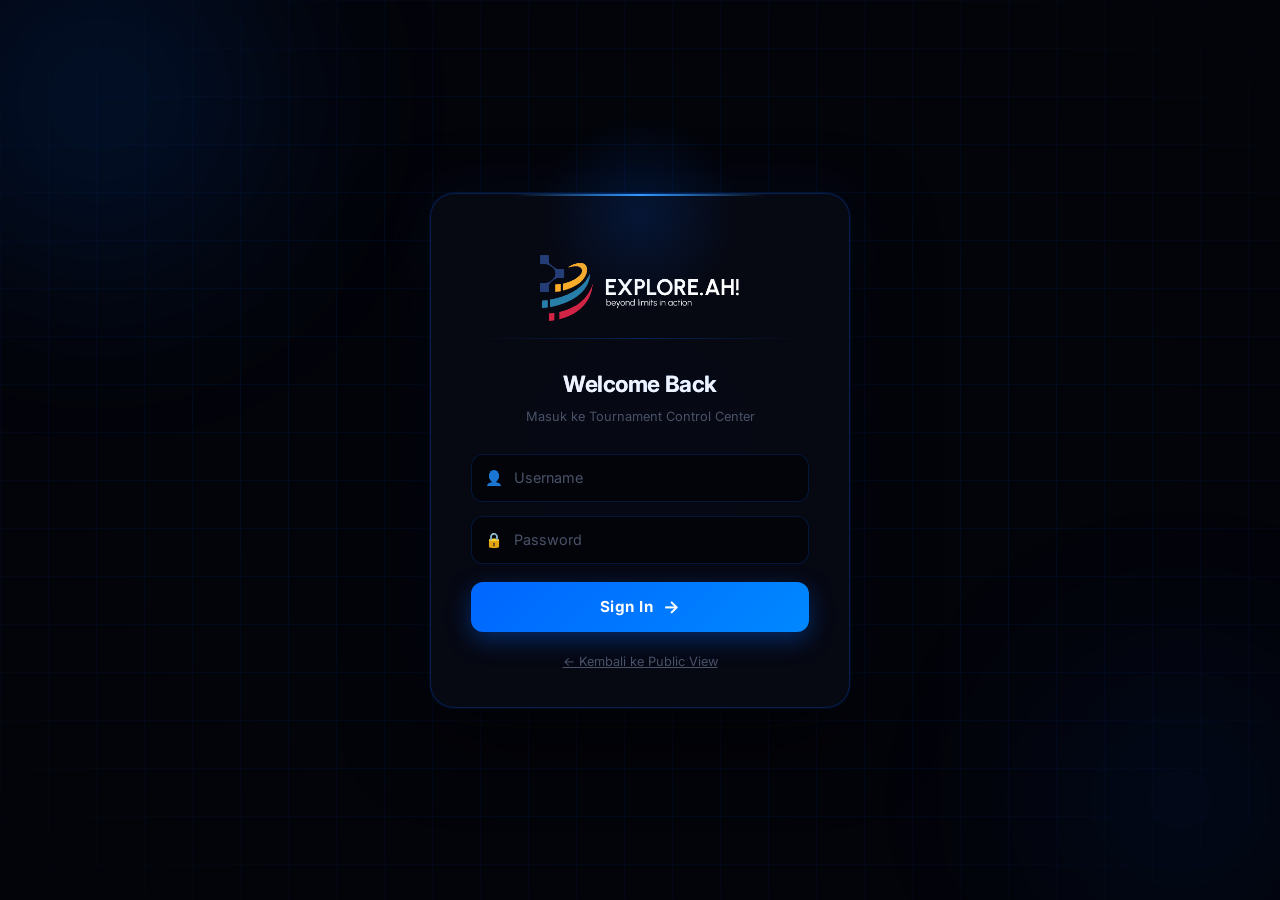
==== commit b0351cc5: "tmbahan admingrup.css" ====
--- a/admin.html
+++ b/admin.html
@@ -91,11 +91,12 @@
         <nav class="sidebar-nav">
           <a class="side-link active" data-tab="dashboard">📊 Dashboard</a>
           <a class="side-link" data-tab="teams">👥 Kelola Tim</a>
-          <a class="side-link" data-tab="schedule">📅 Jadwal Grup</a>
+          <a class="side-link" data-tab="schedule">📅 Jadwal Pertandingan</a>
           <a class="side-link" data-tab="results">⚽ Input Hasil</a>
           <a class="side-link" data-tab="standings">📈 Klasemen Grup</a>
           <a class="side-link" data-tab="playoff">🏆 Playoff</a>
           <a class="side-link" data-tab="timeline">🗓️ Timeline</a>
+          <a class="side-link" data-tab="manage-admins">👤 Manajemen Admin</a>
           <a class="side-link" data-tab="settings">⚙️ Pengaturan</a>
         </nav>
         <div class="sidebar-foot">
@@ -113,13 +114,17 @@
           </button>
           <h1 id="tabTitle">Dashboard</h1>
           <!-- Export tetap di top-actions, Import sudah dipindah ke tab Teams -->
-          <div class="top-actions"></div>
+          <div class="top-actions">
+            <div class="super-admin-badge">
+              <span class="super-admin-dot"></span>
+              <span>Super Admin</span>
+            </div>
+          </div>
         </header>
 
         <!-- Dashboard -->
         <section class="tab" data-tab="dashboard">
-          <div class="row-between" style="margin-bottom:16px;">
-            <div></div>
+          <div class="row-between" style="margin-bottom:16px; justify-content:flex-end;">
             <div class="export-dropdown">
               <div class="export-btn-group">
                 <button class="btn btn-primary" id="exportWordBtn">📄 Export</button>
@@ -297,6 +302,19 @@
             </button>
           </div>
           <div class="timeline-editor" id="timelineEditor"></div>
+        </section>
+
+        <!-- Manajemen Admin -->
+        <section class="tab hidden" data-tab="manage-admins">
+          <div class="row-between" style="margin-bottom:16px;">
+            <h3>Manajemen Admin</h3>
+            <button class="btn btn-primary" id="addGroupAdminBtn">+ Tambah Admin Grup</button>
+          </div>
+          <div class="card glass">
+            <div id="adminAccountsTable">
+              <div class="empty-state">⏳ Memuat data...</div>
+            </div>
+          </div>
         </section>
 
         <!-- Settings -->
@@ -385,38 +403,6 @@
 
           <div class="settings-section">
             <div class="settings-section-header">
-              <span class="settings-section-icon">🔐</span>
-              <div>
-                <div class="settings-section-title">Manajemen Admin</div>
-                <div class="settings-section-desc">
-                  Kelola akses dan keamanan akun admin
-                </div>
-              </div>
-            </div>
-            <div class="settings-body">
-              <div class="settings-row">
-                <label class="settings-label">Kredensial Login</label>
-                <div class="settings-control">
-                  <div class="credentials-display">
-                    <span class="cred-item"
-                      >👤 <span id="currentUserDisplay">admin</span></span
-                    >
-                    <span class="cred-item">🔒 ••••••••</span>
-                  </div>
-                  <button
-                    class="btn btn-ghost sm"
-                    id="changePassBtn"
-                    style="margin-top: 10px"
-                  >
-                    ✏️ Ganti Username & Password
-                  </button>
-                </div>
-              </div>
-            </div>
-          </div>
-
-          <div class="settings-section">
-            <div class="settings-section-header">
               <span class="settings-section-icon">🗂</span>
               <div>
                 <div class="settings-section-title">Backup & Data</div>
--- a/css/style.css
+++ b/css/style.css
@@ -442,7 +442,7 @@
 
 .section-head {
   text-align: center;
-  margin-bottom: 60px;
+  margin-bottom: 36px;
 }
 
 .section-head h2 {
@@ -820,6 +820,23 @@
   grid-template-columns: repeat(auto-fill, minmax(320px, 1fr));
 }
 
+/* Hasil pertandingan — card center */
+#resultsList.match-grid {
+  grid-template-columns: repeat(auto-fill, minmax(360px, 1fr));
+  justify-content: center;
+  justify-items: center;
+}
+
+#resultsList.match-grid .match-card,
+#resultsList.match-grid .stage-divider {
+  width: 100%;
+  max-width: 480px;
+}
+
+#resultsList.match-grid .stage-divider {
+  max-width: 100%;
+}
+
 .match-card {
   background: var(--bg-card);
   backdrop-filter: blur(20px);
@@ -897,19 +914,43 @@
   grid-template-columns: 1fr auto 1fr;
   align-items: center;
   gap: 16px;
+  min-height: 56px;
 }
 
 .match-team {
   display: flex;
-  align-items: center;
-  gap: 12px;
+  flex-direction: column;
+  align-items: flex-start;
+  gap: 3px;
   font-weight: 600;
   font-family: var(--font-primary);
+  min-width: 0;
+  overflow: hidden;
+  /* Paksa nama tim selalu rata tengah vertikal terhadap VS */
+  justify-content: center;
+}
+
+.match-team-name {
+  white-space: normal;
+  word-break: break-word;
+  overflow: visible;
+  line-height: 1.3;
+}
+
+.match-team span {
+  white-space: normal;
+  word-break: break-word;
+  overflow: visible;
 }
 
 .match-team.right {
-  justify-content: flex-end;
+  align-items: flex-end;
   text-align: right;
+}
+
+/* Pastikan VS selalu center secara vertikal */
+.match-score.vs {
+  align-self: center;
 }
 
 .match-team.win {
@@ -1457,13 +1498,72 @@
 /* ===== FOOTER ===== */
 .footer {
   text-align: center;
-  padding: 40px;
+  padding: 48px 40px;
   color: var(--text-tertiary);
-  font-size: 0.75rem;
+  font-size: 0.8rem;
   border-top: 1px solid var(--border);
   margin-top: 80px;
-  background: rgba(5, 6, 8, 0.95);
+  background: rgba(5, 6, 8, 0.98);
   backdrop-filter: blur(20px);
+  position: relative;
+  overflow: hidden;
+}
+
+.footer::before {
+  content: "";
+  position: absolute;
+  top: 0;
+  left: 50%;
+  transform: translateX(-50%);
+  width: 200px;
+  height: 1px;
+  background: var(--gradient-blue);
+}
+
+.footer::after {
+  content: "";
+  position: absolute;
+  inset: 0;
+  background: radial-gradient(ellipse at 50% 0%, rgba(0,102,255,0.06) 0%, transparent 70%);
+  pointer-events: none;
+}
+
+.footer-inner {
+  position: relative;
+  z-index: 1;
+  display: flex;
+  flex-direction: column;
+  align-items: center;
+  gap: 16px;
+}
+
+.footer-logo {
+  font-family: var(--font-primary);
+  font-size: 1.2rem;
+  font-weight: 800;
+  letter-spacing: 2px;
+  background: var(--gradient-blue);
+  -webkit-background-clip: text;
+  background-clip: text;
+  color: transparent;
+}
+
+.footer-tagline {
+  font-size: 0.75rem;
+  color: var(--text-muted);
+  letter-spacing: 1px;
+}
+
+.footer-divider {
+  width: 40px;
+  height: 1px;
+  background: var(--border);
+}
+
+.footer-copy {
+  font-size: 0.7rem;
+  color: var(--text-muted);
+  letter-spacing: 0.5px;
 }
 
 /* ===== UTILITIES ===== */
@@ -1998,7 +2098,7 @@
 
 /* ===== FILTER BAR HASIL ===== */
 .filter-bar--results {
-  grid-template-columns: 2fr 1fr 1.5fr;
+  grid-template-columns: 2fr 1.5fr;
 }
 
 @media (max-width: 700px) {
@@ -2426,3 +2526,511 @@
     display: none;
   }
 }
+
+/* ============================================================
+   TAMBAHAN & PERBAIKAN STYLE — append ke style.css
+   ============================================================ */
+
+/* ===== FILTER BAR SCHEDULE ===== */
+.filter-bar--schedule {
+  grid-template-columns: 2fr 1fr 1.5fr;
+}
+@media (max-width: 700px) {
+  .filter-bar--schedule { grid-template-columns: 1fr; }
+}
+
+/* ===== STANDINGS — KETERANGAN & VISUAL ===== */
+.standings-legend {
+  display: flex;
+  flex-wrap: wrap;
+  gap: 6px 14px;
+  margin-top: 14px;
+  padding-top: 12px;
+  border-top: 1px solid var(--border-light);
+  font-size: 0.68rem;
+  color: var(--text-muted);
+  letter-spacing: 0.3px;
+}
+.standings-legend .legend-sep { color: var(--border-glow); }
+.standings-legend .pts-pos    { color: var(--success); font-weight: 600; }
+.standings-legend .pts-neg    { color: var(--danger);  font-weight: 600; }
+
+/* header kolom */
+.standings-table .th-team { text-align: left; }
+.standings-table .col-win  { color: var(--success); }
+.standings-table .col-lose { color: var(--danger); }
+/* Kolom tag sudah dipindah ke dalam nama tim, sembunyikan kolom terpisah */
+.standings-table .tag-col-header,
+.standings-table .tag-cell { display: none; }
+
+/* nama tim di standings */
+.team-name-cell {
+  display: flex;
+  align-items: center;
+  gap: 8px;
+  text-align: left;
+}
+/* wrapper nama+tag dalam satu kolom vertikal */
+.team-name-wrap {
+  display: flex;
+  flex-direction: column;
+  gap: 2px;
+  min-width: 0;
+}
+.team-name-wrap .team-standing-name {
+  font-size: 0.875rem;
+  font-weight: 600;
+  line-height: 1.3;
+  white-space: nowrap;
+  overflow: hidden;
+  text-overflow: ellipsis;
+}
+.team-name-wrap .standings-tag {
+  display: inline-block;
+  font-size: 0.6rem;
+  font-weight: 700;
+  letter-spacing: 0.8px;
+  text-transform: uppercase;
+  color: var(--blue-electric);
+  background: rgba(0,102,255,0.12);
+  border: 1px solid rgba(0,102,255,0.2);
+  border-radius: 4px;
+  padding: 1px 6px;
+  line-height: 1.6;
+  width: fit-content;
+}
+.team-rank-num {
+  font-size: 0.7rem;
+  color: var(--text-muted);
+  min-width: 14px;
+}
+.qualify-badge {
+  font-size: 0.58rem;
+  font-weight: 700;
+  padding: 2px 7px;
+  border-radius: 999px;
+  background: rgba(0,255,136,0.12);
+  color: var(--success);
+  border: 1px solid rgba(0,255,136,0.25);
+  white-space: nowrap;
+}
+.pts-pos { color: var(--success); font-weight: 700; }
+.pts-neg { color: var(--danger);  font-weight: 700; }
+
+/* ===== TEAMS — tag label ===== */
+.team-tag-label {
+  display: block;
+  font-size: 0.72rem;
+  color: var(--text-tertiary);
+  margin-bottom: 4px;
+  letter-spacing: 1px;
+  text-transform: uppercase;
+}
+
+/* ===== MATCH CARD — team info layout ===== */
+.match-team-info {
+  display: flex;
+  flex-direction: column;
+  gap: 3px;
+  min-width: 0;
+}
+
+.match-team-info.right {
+  align-items: flex-end;
+  text-align: right;
+}
+
+.match-team-name {
+  font-size: 1.05rem;
+  font-weight: 700;
+  font-family: var(--font-primary);
+  color: var(--text-primary);
+  white-space: normal;
+  word-break: break-word;
+  line-height: 1.3;
+}
+
+.match-team-tag {
+  display: inline-block;
+  font-size: 0.65rem;
+  font-weight: 600;
+  letter-spacing: 0.8px;
+  text-transform: uppercase;
+  color: var(--blue-electric);
+  background: rgba(0, 102, 255, 0.12);
+  border: 1px solid rgba(0, 102, 255, 0.2);
+  border-radius: 4px;
+  padding: 1px 6px;
+  line-height: 1.6;
+}
+
+.match-team.win .match-team-name { color: var(--blue-electric); }
+.match-team.win .match-team-tag  { background: rgba(0,212,255,0.15); border-color: rgba(0,212,255,0.3); color: var(--blue-neon); }
+.match-team.lose .match-team-name { color: var(--text-tertiary); }
+.match-team.lose .match-team-tag  { opacity: 0.5; }
+
+/* ===== BRACKET — NEW FLOW LAYOUT ===== */
+.bracket-container {
+  padding: 8px 0 20px;
+}
+
+.bracket-empty {
+  text-align: center;
+  padding: 80px 20px;
+  color: var(--text-tertiary);
+}
+.bracket-empty-icon {
+  font-size: 3.5rem;
+  margin-bottom: 16px;
+  opacity: 0.4;
+}
+.bracket-empty h4 {
+  font-size: 1.2rem;
+  color: var(--text-secondary);
+  margin-bottom: 8px;
+}
+
+.bracket-flow {
+  display: flex;
+  align-items: flex-start;
+  gap: 0;
+  min-width: max-content;
+  padding: 8px 4px;
+}
+
+.bracket-stage-block {
+  min-width: 220px;
+  max-width: 240px;
+  flex-shrink: 0;
+}
+
+.bracket-stage-header {
+  display: flex;
+  align-items: center;
+  gap: 8px;
+  padding: 10px 14px;
+  margin-bottom: 12px;
+  border-radius: var(--radius-sm);
+  background: rgba(0,102,255,0.08);
+  border: 1px solid var(--border-light);
+  font-size: 0.78rem;
+  font-weight: 700;
+  font-family: var(--font-primary);
+  color: var(--blue-electric);
+  letter-spacing: 0.5px;
+}
+.bracket-stage-header--final {
+  background: rgba(0,212,255,0.12);
+  border-color: rgba(0,212,255,0.3);
+  color: var(--blue-neon);
+  animation: finalHeaderGlow 3s ease-in-out infinite;
+}
+@keyframes finalHeaderGlow {
+  0%,100% { box-shadow: none; }
+  50%      { box-shadow: 0 0 16px rgba(0,212,255,0.2); }
+}
+.stage-icon { font-size: 1rem; }
+.stage-format {
+  margin-left: auto;
+  font-size: 0.62rem;
+  background: rgba(255,255,255,0.06);
+  border: 1px solid var(--border-light);
+  padding: 2px 7px;
+  border-radius: 999px;
+  color: var(--text-muted);
+}
+
+.bracket-col {
+  display: flex;
+  flex-direction: column;
+  gap: 12px;
+}
+
+/* connector arrows between stages */
+.bracket-connector-col {
+  display: flex;
+  flex-direction: column;
+  justify-content: space-around;
+  align-items: center;
+  width: 36px;
+  flex-shrink: 0;
+  gap: 0;
+  padding-top: 46px; /* offset untuk header */
+}
+.bracket-connector {
+  flex: 1;
+  display: flex;
+  align-items: center;
+  justify-content: center;
+  color: var(--border-glow);
+  font-size: 1.1rem;
+  position: relative;
+}
+.bracket-connector::after {
+  content: "›";
+  font-size: 1.4rem;
+  color: rgba(0,102,255,0.35);
+}
+
+/* Finals column (bronze + final stacked) */
+.bracket-finals-col {
+  display: flex;
+  flex-direction: column;
+  gap: 16px;
+  min-width: 240px;
+  flex-shrink: 0;
+  margin-left: 36px;
+}
+
+.bracket-stage-block--bronze .bracket-stage-header {
+  background: rgba(100,60,20,0.15);
+  border-color: rgba(180,120,60,0.2);
+  color: #cd7f32;
+}
+.bracket-stage-block--final .bracket-stage-header {
+  background: rgba(0,212,255,0.1);
+  border-color: rgba(0,212,255,0.3);
+  color: var(--blue-neon);
+}
+
+/* bracket match card sudah ada, override spesifik */
+.bracket-match {
+  border-radius: var(--radius-sm);
+  overflow: visible;
+  padding: 0;
+}
+
+/* ===== MOBILE BRACKET — force horizontal scroll ===== */
+@media (max-width: 768px) {
+  .bracket-scroll {
+    overflow-x: auto;
+    -webkit-overflow-scrolling: touch;
+  }
+  .bracket-flow {
+    min-width: 900px;
+  }
+  .bracket-stage-block { min-width: 200px; max-width: 210px; }
+  .bracket-finals-col  { min-width: 210px; }
+}
+/* ============================================================
+   PERBAIKAN TAMPILAN — script update
+   ============================================================ */
+
+/* ===== STAGE DIVIDER (Jadwal & Hasil) ===== */
+.stage-divider {
+  display: flex;
+  align-items: center;
+  gap: 10px;
+  padding: 10px 18px;
+  margin: 8px 0 4px;
+  border-radius: var(--radius-sm);
+  background: rgba(0, 102, 255, 0.07);
+  border: 1px solid var(--border-light);
+  border-left: 3px solid var(--blue-primary);
+}
+.stage-divider-icon { font-size: 1rem; }
+.stage-divider-label {
+  font-size: 0.8rem;
+  font-weight: 700;
+  font-family: var(--font-primary);
+  color: var(--blue-electric);
+  letter-spacing: 0.5px;
+  text-transform: uppercase;
+  flex: 1;
+}
+.stage-divider-format {
+  font-size: 0.62rem;
+  color: var(--text-muted);
+  background: rgba(255,255,255,0.05);
+  border: 1px solid var(--border-light);
+  padding: 2px 8px;
+  border-radius: 999px;
+}
+
+/* ===== TEAM AVATAR — warna seragam biru ===== */
+.team-avatar {
+  width: 80px;
+  height: 80px;
+  border-radius: var(--radius-lg);
+  display: grid;
+  place-items: center;
+  font-weight: 800;
+  font-size: 1.4rem;
+  color: white;
+  margin: 0 auto 16px;
+  font-family: var(--font-primary);
+  letter-spacing: 1px;
+  background: linear-gradient(135deg, #0066ff, #001a4d);
+  box-shadow: 0 4px 20px rgba(0, 102, 255, 0.35);
+  transition: var(--transition);
+  position: relative;
+  overflow: hidden;
+}
+.team-avatar::after {
+  content: "";
+  position: absolute;
+  inset: 0;
+  background: linear-gradient(135deg, rgba(255,255,255,0.22) 0%, transparent 60%);
+}
+.team-card:hover .team-avatar {
+  transform: scale(1.06);
+  box-shadow: 0 6px 28px rgba(0, 102, 255, 0.5);
+}
+@media (max-width: 768px) {
+  .team-avatar { width: 64px; height: 64px; font-size: 1.1rem; }
+}
+@media (max-width: 480px) {
+  .team-avatar { width: 54px; height: 54px; font-size: 0.95rem; }
+}
+
+/* ===== BRACKET BARU — bk-* classes ===== */
+/* ============================================================
+   BRACKET DOUBLE ELIMINATION — Final di tengah, kiri & kanan
+   ============================================================ */
+
+.bk-stage {
+  min-width: 200px;
+  max-width: 215px;
+  flex-shrink: 0;
+}
+
+.bk-stage-header {
+  display: flex;
+  align-items: center;
+  gap: 8px;
+  padding: 8px 12px;
+  margin-bottom: 10px;
+  border-radius: var(--radius-sm);
+  background: rgba(0,102,255,0.08);
+  border: 1px solid var(--border-light);
+  font-size: 0.72rem;
+  font-weight: 700;
+  font-family: var(--font-primary);
+  color: var(--blue-electric);
+  white-space: nowrap;
+}
+
+.bk-stage-title { flex: 1; }
+
+.bk-stage-fmt {
+  font-size: 0.58rem;
+  color: var(--text-muted);
+  background: rgba(255,255,255,0.05);
+  border: 1px solid var(--border-light);
+  padding: 2px 6px;
+  border-radius: 999px;
+}
+
+.bk-header--final {
+  background: rgba(0,212,255,0.12);
+  border-color: rgba(0,212,255,0.3);
+  color: var(--blue-neon);
+  animation: finalHeaderGlow 3s ease-in-out infinite;
+}
+
+.bk-header--bronze {
+  background: rgba(100,60,20,0.15);
+  border-color: rgba(180,120,60,0.25);
+  color: #cd7f32;
+}
+
+.bk-col {
+  display: flex;
+  flex-direction: column;
+  gap: 10px;
+}
+
+/* Outer wrapper */
+.bk-double {
+  display: flex;
+  align-items: center;
+  gap: 0;
+  min-width: max-content;
+  padding: 16px 4px 24px;
+}
+
+/* Left & right halves */
+.bk-half {
+  display: flex;
+  align-items: center;
+  gap: 0;
+}
+
+/* Center column: trophy + Final + Bronze */
+.bk-center-col {
+  display: flex;
+  flex-direction: column;
+  align-items: center;
+  gap: 14px;
+  flex-shrink: 0;
+  min-width: 220px;
+  padding: 0 4px;
+}
+
+.bk-trophy {
+  font-size: 2.5rem;
+  filter: drop-shadow(0 0 12px rgba(0,212,255,0.5));
+  animation: crownFloat 3s ease-in-out infinite;
+  margin-bottom: -4px;
+}
+
+.bk-stage--final,
+.bk-stage--bronze {
+  width: 100%;
+}
+
+/* Arrow connectors */
+.bk-arrow-col {
+  display: flex;
+  flex-direction: column;
+  justify-content: space-around;
+  align-items: center;
+  width: 28px;
+  flex-shrink: 0;
+  align-self: stretch;
+  padding-top: 36px;
+}
+
+.bk-arrow {
+  flex: 1;
+  display: flex;
+  align-items: center;
+  justify-content: center;
+  color: rgba(0,102,255,0.45);
+  font-size: 1.2rem;
+  line-height: 1;
+}
+
+/* Team name in bracket */
+.bm-name {
+  white-space: nowrap;
+  overflow: hidden;
+  text-overflow: ellipsis;
+  max-width: 140px;
+  font-size: 0.8rem;
+}
+
+.bm-team {
+  flex: 1;
+  min-width: 0;
+  display: flex;
+  align-items: center;
+}
+
+/* Mobile: horizontal scroll */
+@media (max-width: 900px) {
+  .bk-double     { min-width: 1000px; }
+  .bk-stage      { min-width: 170px; max-width: 180px; }
+  .bk-center-col { min-width: 190px; }
+}
+
+/* ===== HASIL PERTANDINGAN — grid layout (restored) ===== */
+#resultsList {
+  display: grid;
+  gap: 24px;
+  grid-template-columns: repeat(auto-fill, minmax(360px, 1fr));
+}
+
+#resultsList .stage-divider {
+  grid-column: 1 / -1;
+}
--- a/css/admin.css
+++ b/css/admin.css
@@ -2856,3 +2856,208 @@
     display: none !important;
   }
 }
+
+/* ============================================================
+   MANAJEMEN ADMIN — ACCOUNTS TABLE
+   ============================================================ */
+.accounts-table {
+  width: 100%;
+  border-collapse: collapse;
+  font-size: 0.875rem;
+}
+
+.accounts-table th {
+  padding: 10px 14px;
+  text-align: left;
+  font-size: 0.7rem;
+  font-weight: 700;
+  text-transform: uppercase;
+  letter-spacing: 1px;
+  color: var(--text-tertiary);
+  border-bottom: 1px solid var(--border);
+}
+
+.accounts-table td {
+  padding: 12px 14px;
+  border-bottom: 1px solid var(--border-light);
+  color: var(--text-primary);
+  vertical-align: middle;
+}
+
+.accounts-table tr:last-child td {
+  border-bottom: none;
+}
+
+.accounts-table tr:hover td {
+  background: rgba(255,255,255,0.02);
+}
+
+/* Badge Role */
+.badge-role {
+  display: inline-flex;
+  align-items: center;
+  padding: 3px 10px;
+  border-radius: 20px;
+  font-size: 0.7rem;
+  font-weight: 700;
+  letter-spacing: 0.3px;
+}
+
+.badge-super {
+  background: rgba(0, 102, 255, 0.15);
+  color: var(--blue-electric);
+  border: 1px solid rgba(0, 102, 255, 0.3);
+}
+
+.badge-group {
+  background: rgba(0, 200, 83, 0.12);
+  color: #00c853;
+  border: 1px solid rgba(0, 200, 83, 0.25);
+}
+
+/* Password cell */
+.pw-cell {
+  display: flex;
+  align-items: center;
+  gap: 8px;
+}
+
+.pw-dots {
+  font-family: monospace;
+  color: var(--text-secondary);
+  font-size: 0.85rem;
+  letter-spacing: 2px;
+}
+
+.btn-pw-toggle {
+  background: none;
+  border: none;
+  cursor: pointer;
+  font-size: 0.85rem;
+  opacity: 0.6;
+  transition: opacity 0.2s;
+  padding: 2px 4px;
+  line-height: 1;
+}
+
+.btn-pw-toggle:hover {
+  opacity: 1;
+}
+/* ============================================================
+   SUPER ADMIN BADGE — PREMIUM
+   ============================================================ */
+.super-admin-badge {
+  display: inline-flex;
+  align-items: center;
+  gap: 8px;
+  padding: 7px 16px;
+  border-radius: 20px;
+  position: relative;
+  overflow: hidden;
+  cursor: default;
+  flex-shrink: 0;
+
+  /* Gradient border via background-clip trick */
+  background:
+    linear-gradient(var(--bg-black-3), var(--bg-black-3)) padding-box,
+    linear-gradient(135deg, #0066ff, #3a9fff, #00c8ff, #3a9fff, #0066ff) border-box;
+  border: 1.5px solid transparent;
+
+  /* Glow */
+  box-shadow:
+    0 0 18px rgba(0, 102, 255, 0.25),
+    0 0 40px rgba(0, 102, 255, 0.08),
+    inset 0 1px 0 rgba(255, 255, 255, 0.06);
+
+  animation: badgePulseGlow 3s ease-in-out infinite;
+}
+
+/* Shimmer sweep */
+.super-admin-badge::before {
+  content: "";
+  position: absolute;
+  top: 0; left: -100%;
+  width: 60%;
+  height: 100%;
+  background: linear-gradient(
+    90deg,
+    transparent,
+    rgba(255, 255, 255, 0.08),
+    transparent
+  );
+  animation: badgeShimmer 3s ease-in-out infinite;
+}
+
+/* Inner top highlight */
+.super-admin-badge::after {
+  content: "";
+  position: absolute;
+  top: 0; left: 10%; right: 10%;
+  height: 1px;
+  background: linear-gradient(90deg, transparent, rgba(58, 159, 255, 0.6), transparent);
+}
+
+@keyframes badgePulseGlow {
+  0%, 100% {
+    box-shadow:
+      0 0 12px rgba(0, 102, 255, 0.2),
+      0 0 30px rgba(0, 102, 255, 0.06),
+      inset 0 1px 0 rgba(255, 255, 255, 0.06);
+  }
+  50% {
+    box-shadow:
+      0 0 22px rgba(0, 102, 255, 0.4),
+      0 0 50px rgba(0, 102, 255, 0.15),
+      inset 0 1px 0 rgba(255, 255, 255, 0.08);
+  }
+}
+
+@keyframes badgeShimmer {
+  0% { left: -100%; }
+  60%, 100% { left: 160%; }
+}
+
+/* Dot — live pulse */
+.super-admin-dot {
+  width: 7px;
+  height: 7px;
+  border-radius: 50%;
+  background: var(--blue-electric);
+  flex-shrink: 0;
+  position: relative;
+  box-shadow: 0 0 6px var(--blue-electric);
+}
+
+.super-admin-dot::after {
+  content: "";
+  position: absolute;
+  inset: -3px;
+  border-radius: 50%;
+  background: rgba(58, 159, 255, 0.3);
+  animation: dotRipple 1.8s ease-out infinite;
+}
+
+@keyframes dotRipple {
+  0% { transform: scale(1); opacity: 0.8; }
+  100% { transform: scale(2.4); opacity: 0; }
+}
+
+/* Text */
+.super-admin-badge > span:last-child {
+  font-size: 0.78rem;
+  font-weight: 800;
+  letter-spacing: 1.2px;
+  text-transform: uppercase;
+  background: linear-gradient(135deg, #e0f0ff, #3a9fff, #e0f0ff);
+  background-size: 200% auto;
+  -webkit-background-clip: text;
+  -webkit-text-fill-color: transparent;
+  background-clip: text;
+  animation: textShine 3s linear infinite;
+  font-family: var(--font-primary);
+}
+
+@keyframes textShine {
+  0% { background-position: 0% center; }
+  100% { background-position: 200% center; }
+}
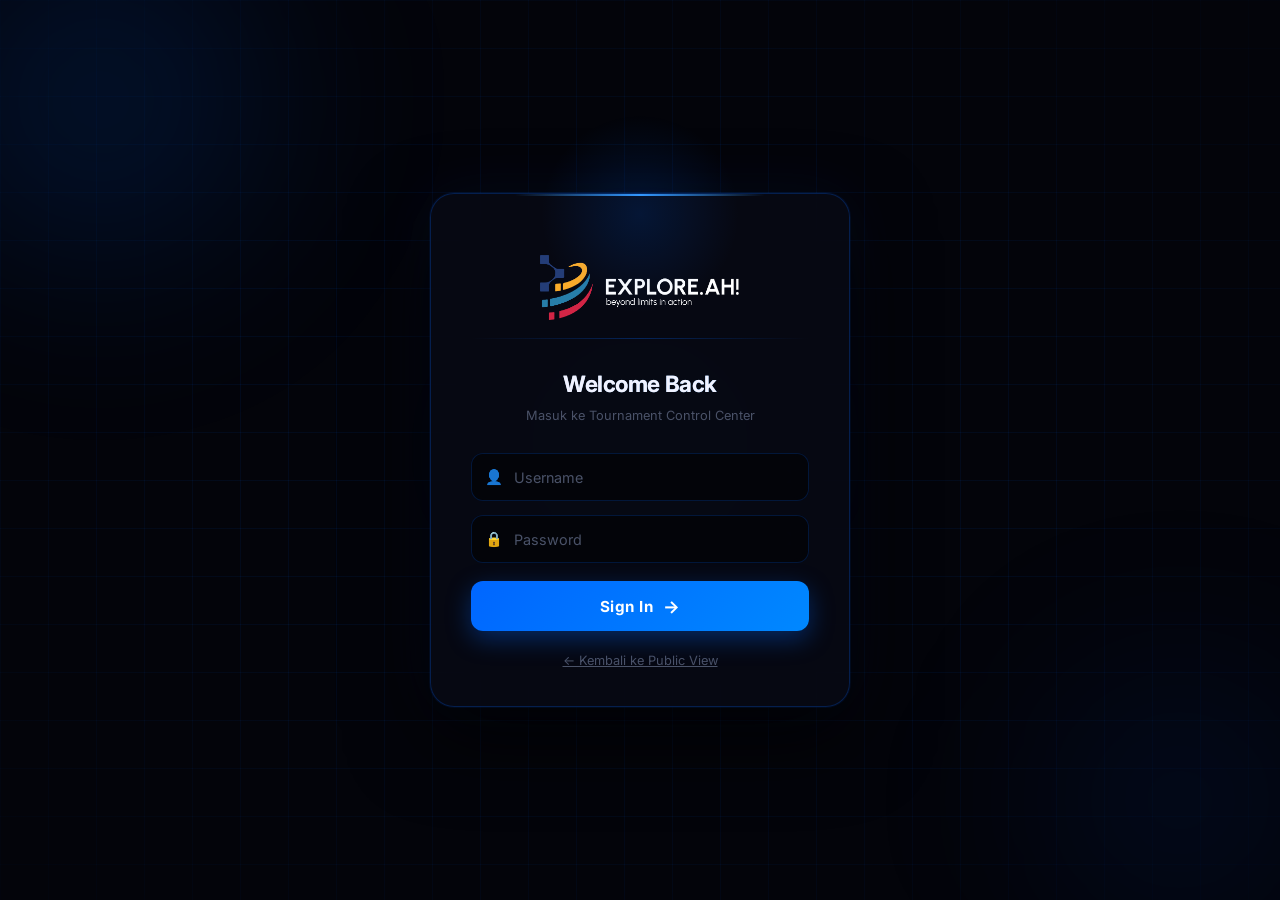
==== commit 1627c045: "perubhan fitur" ====
--- a/admin.html
+++ b/admin.html
@@ -393,6 +393,26 @@
                   >
                 </div>
               </div>
+
+              <div class="settings-row">
+                <label class="settings-label">Tim Lolos per Grup</label>
+                <div class="settings-control">
+                  <div class="settings-stepper">
+                    <button class="stepper-btn" onclick="changeQualifiedTeams(-1)">
+                      −
+                    </button>
+                    <span id="qualifiedDisplay" class="stepper-val">2</span>
+                    <button class="stepper-btn" onclick="changeQualifiedTeams(1)">
+                      +
+                    </button>
+                  </div>
+                  <span class="settings-hint">
+                    Default: 2. Tim teratas per grup yang lolos ke bracket 16 besar.
+                  </span>
+                  <div id="bracketCalcInfo" class="settings-bracket-info"></div>
+                </div>
+              </div>
+
               <div class="settings-actions">
                 <button class="btn btn-primary" id="saveSettingsBtn">
                   💾 Simpan Pengaturan
--- a/css/admin.css
+++ b/css/admin.css
@@ -2266,6 +2266,31 @@
   line-height: 38px;
 }
 
+/* Bracket Calc Info */
+.settings-bracket-info {
+  margin-top: 10px;
+  padding: 10px 14px;
+  background: rgba(0, 102, 255, 0.05);
+  border: 1px solid rgba(0, 102, 255, 0.15);
+  border-radius: 10px;
+  display: flex;
+  flex-direction: column;
+  gap: 6px;
+}
+.bracket-calc-row {
+  display: flex;
+  justify-content: space-between;
+  align-items: center;
+  font-size: 0.8rem;
+  color: var(--text-secondary);
+}
+.bracket-calc-row strong {
+  font-size: 0.82rem;
+  color: var(--text-primary);
+}
+.calc-ok  { color: #00c853 !important; }
+.calc-warn { color: #ffab00 !important; }
+
 /* Credentials */
 .credentials-display {
   display: flex;
